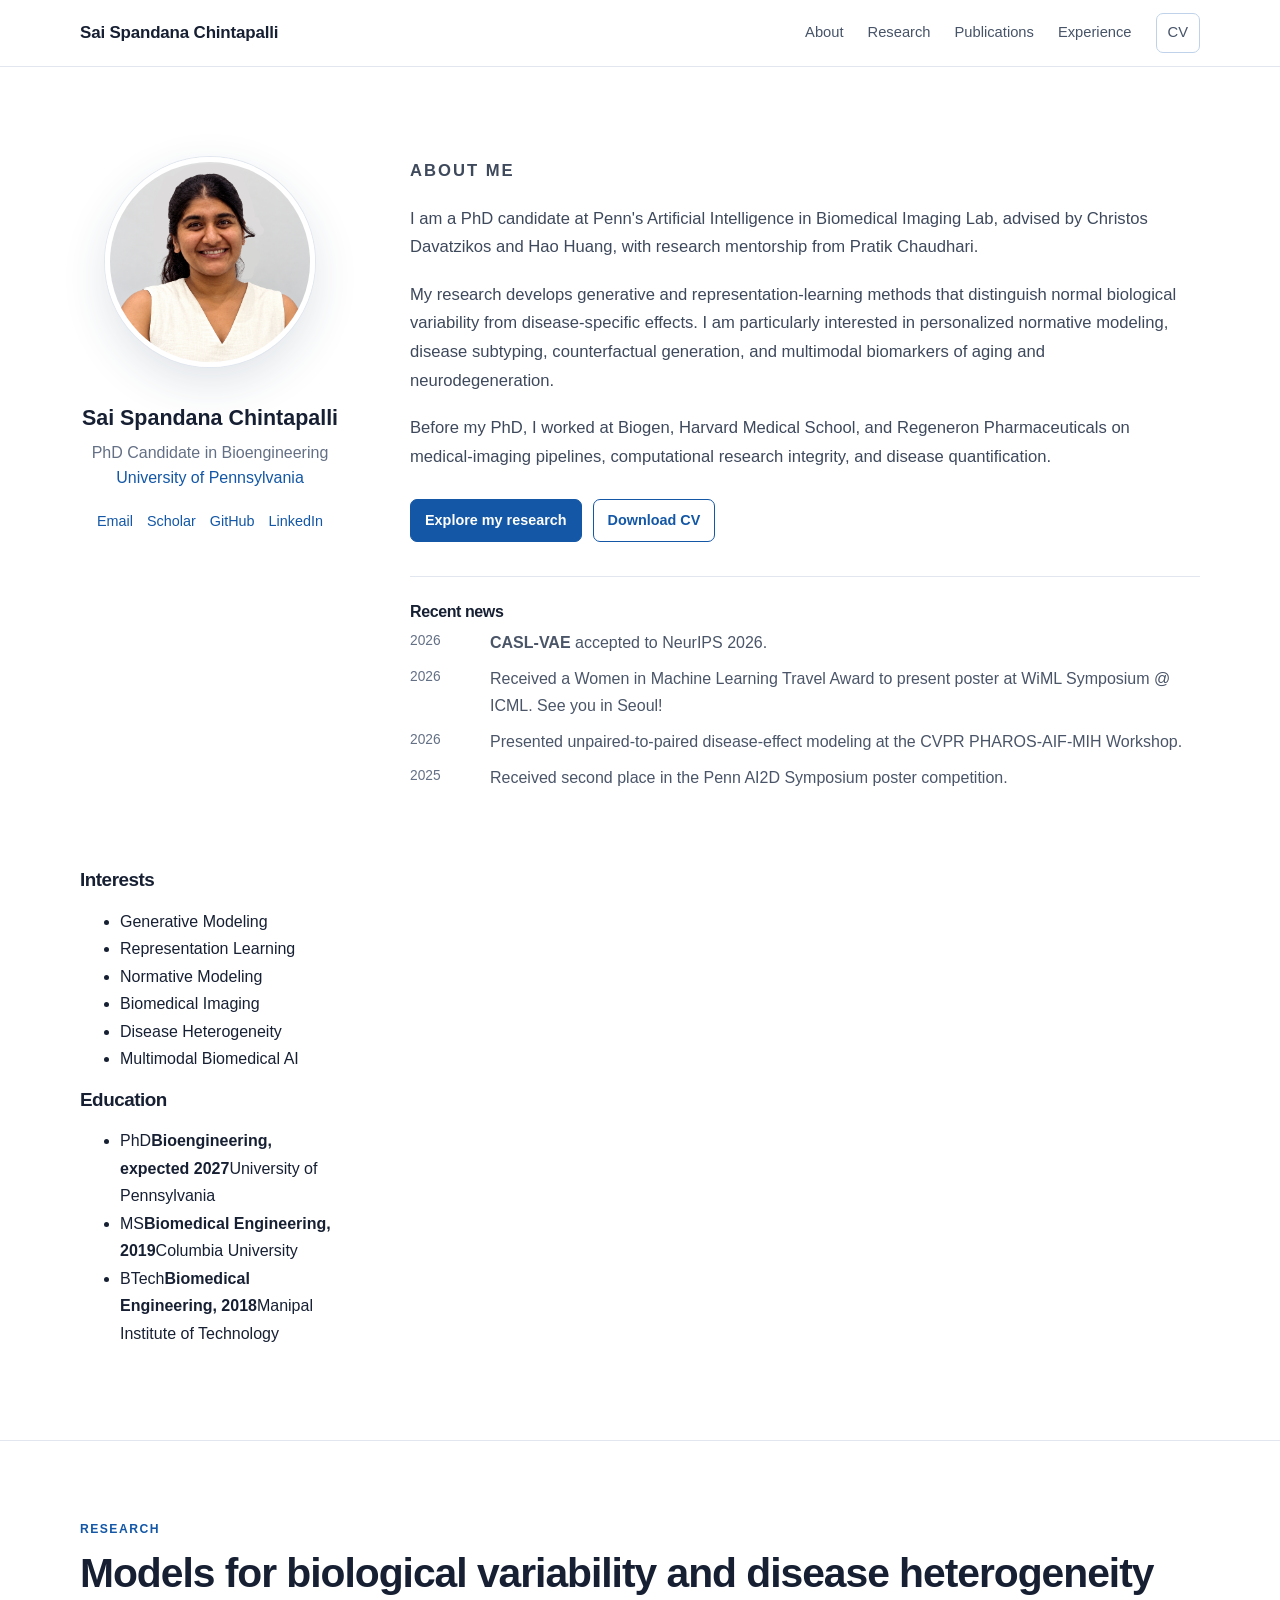
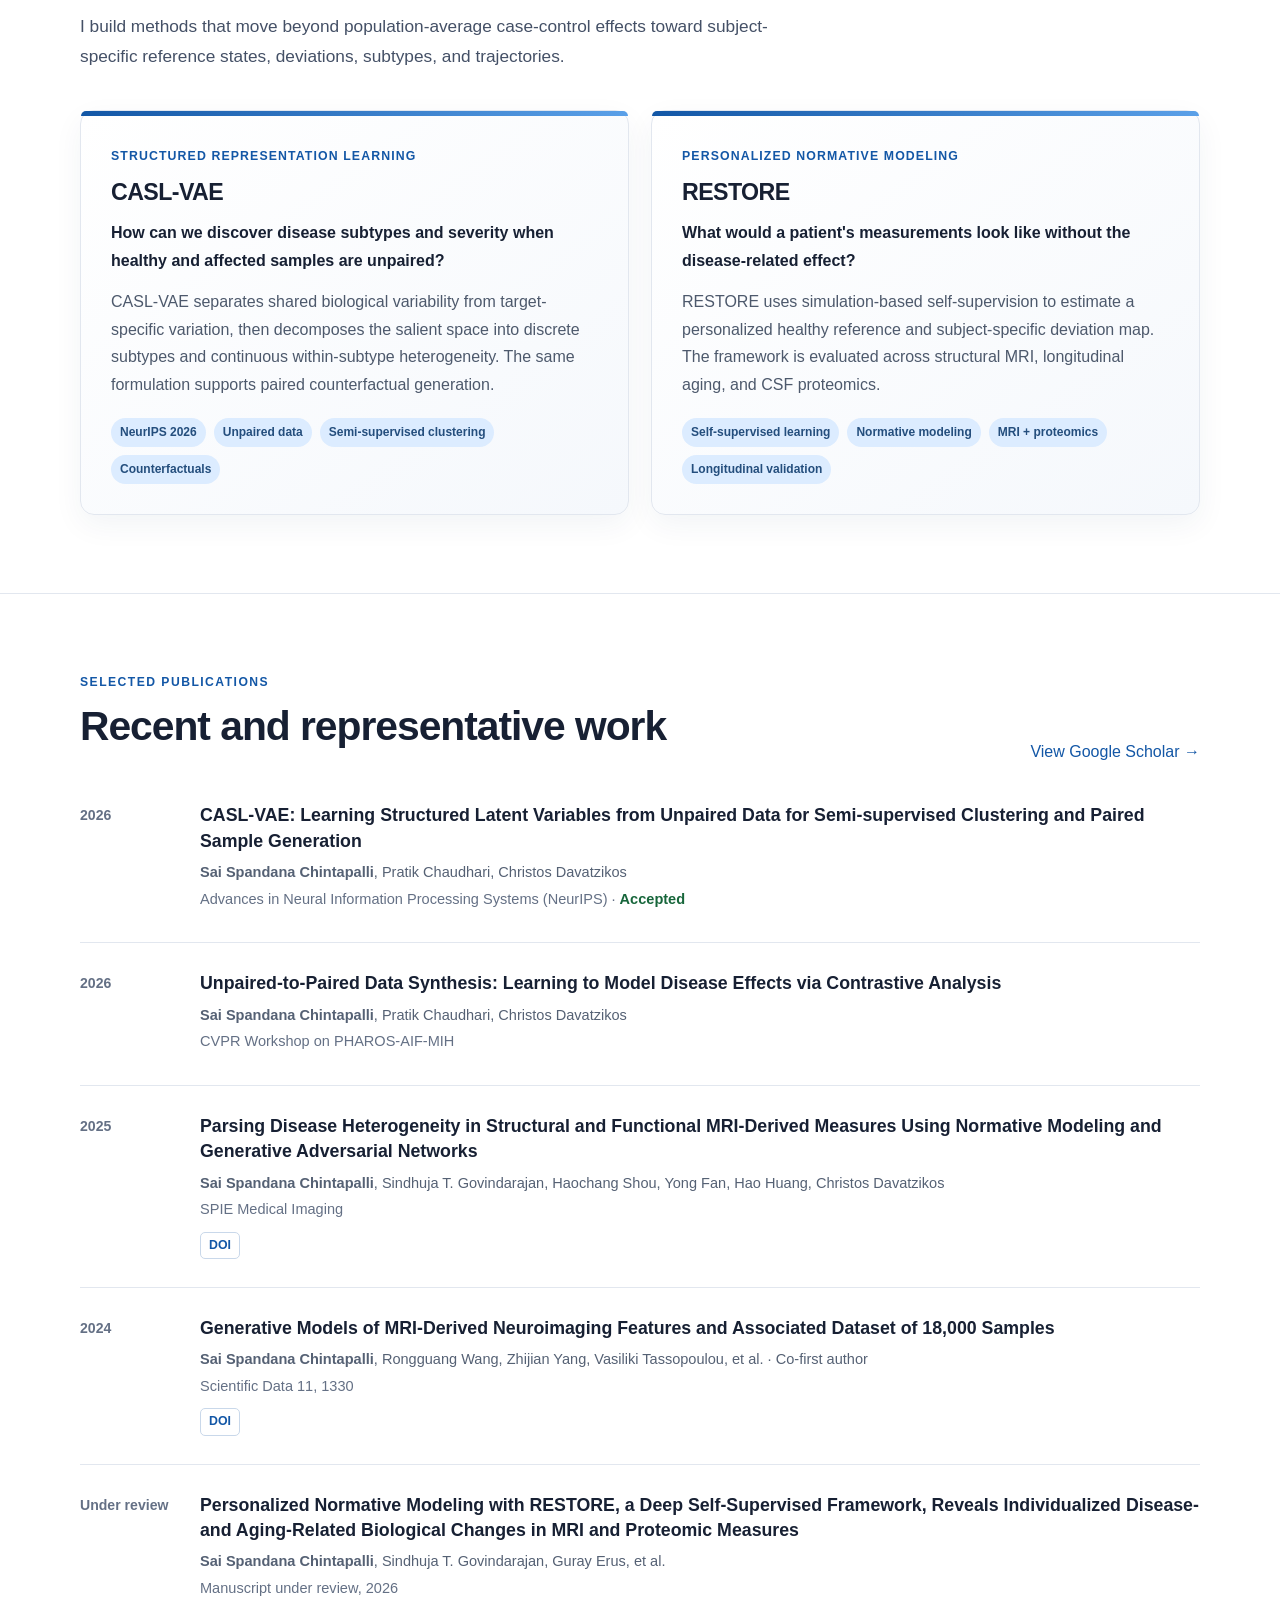
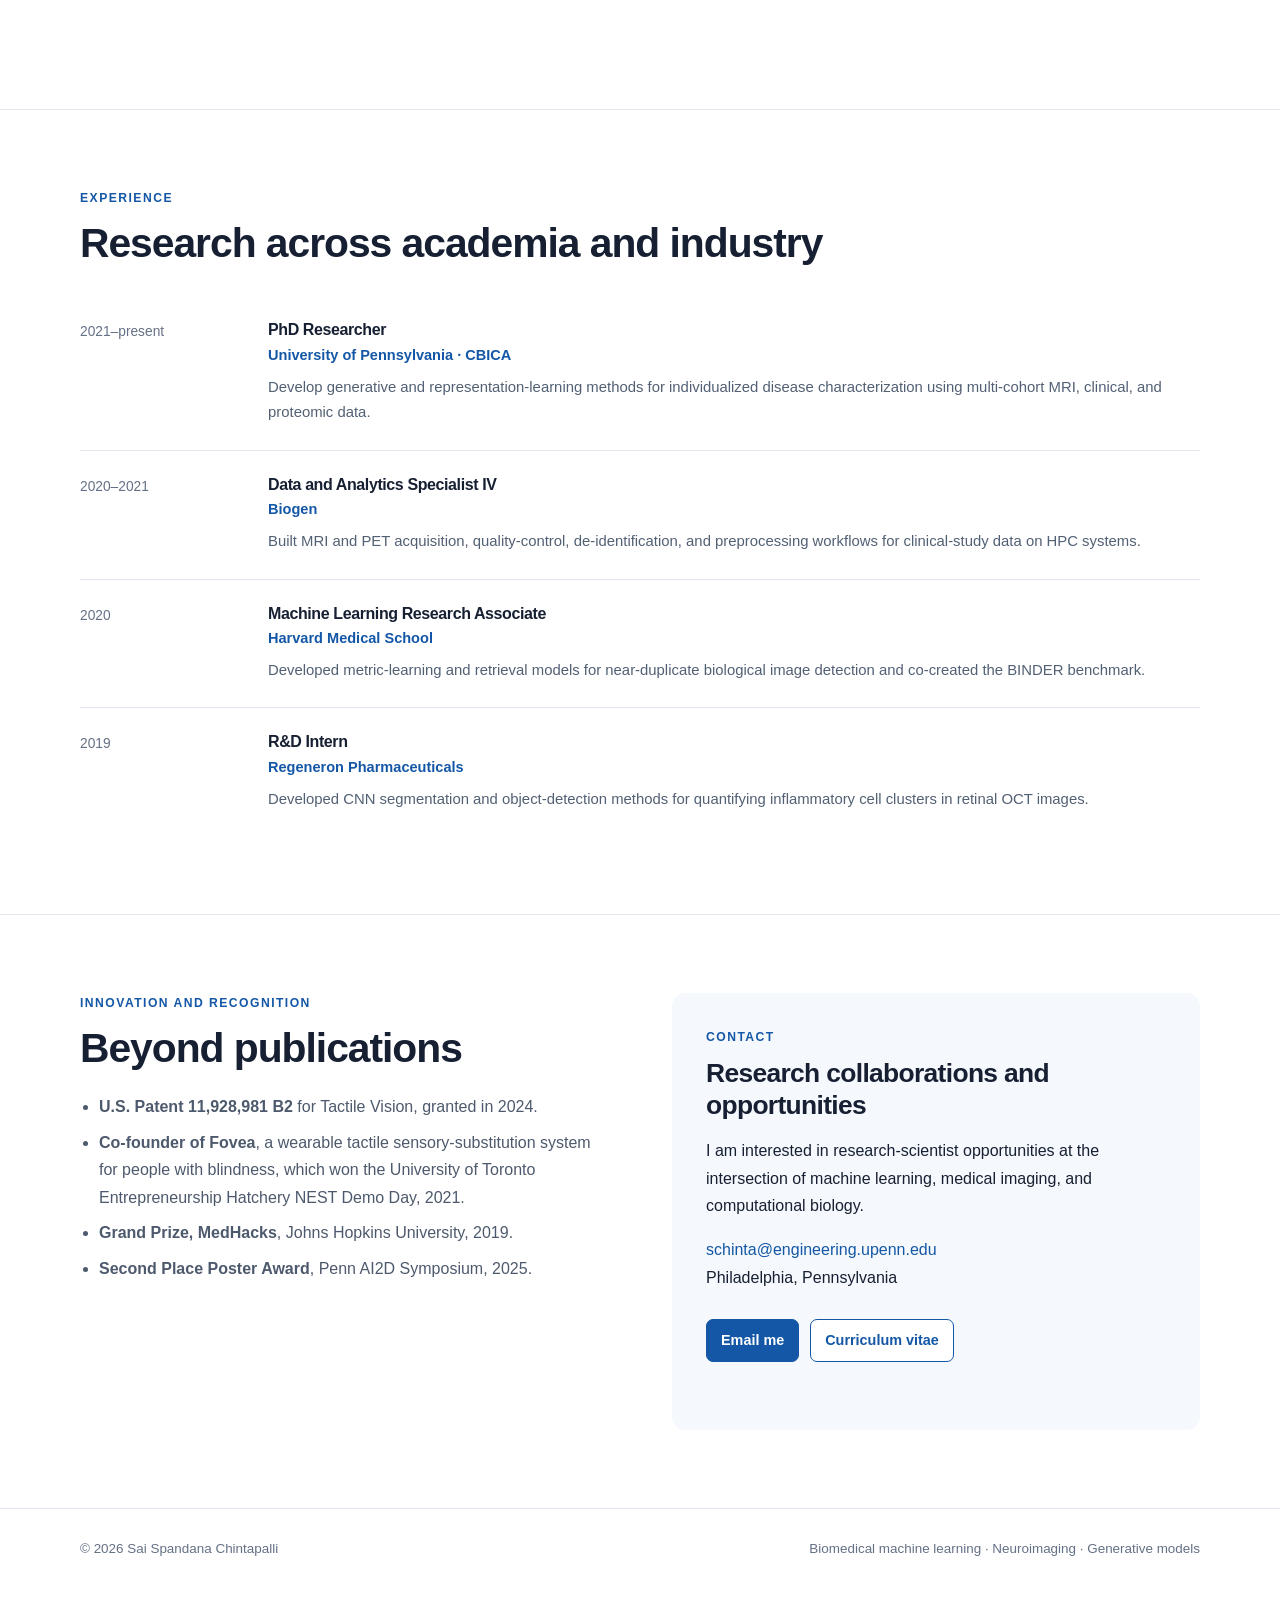
==== index.html @ 29a673eb "Enhance profile with interests and education sections Added sections for interests and education to " ====
<!doctype html>
<html lang="en">
<head>
<meta charset="utf-8">
<meta name="viewport" content="width=device-width,initial-scale=1">
<meta name="description" content="Sai Spandana Chintapalli — biomedical machine learning researcher at the University of Pennsylvania.">
<title>Sai Spandana Chintapalli</title>
<style>
:root{--ink:#172033;--muted:#647085;--line:#e2e7ef;--soft:#f5f8fc;--blue:#1357a6;--dark:#0d3f7c;--accent:#dcecff;--max:1120px}
*{box-sizing:border-box}html{scroll-behavior:smooth;scroll-padding-top:82px}body{margin:0;color:var(--ink);background:#fff;font-family:Inter,ui-sans-serif,-apple-system,BlinkMacSystemFont,"Segoe UI",sans-serif;font-size:16px;line-height:1.72}a{color:var(--blue);text-decoration:none}a:hover{color:var(--dark);text-decoration:underline}.wrap{width:min(calc(100% - 40px),var(--max));margin:auto}
header{position:sticky;top:0;z-index:20;background:rgba(255,255,255,.94);backdrop-filter:blur(12px);border-bottom:1px solid var(--line)}.nav{min-height:66px;display:flex;align-items:center;justify-content:space-between;gap:24px}.brand{color:var(--ink);font-size:1.06rem;font-weight:750;letter-spacing:-.01em}.brand:hover{text-decoration:none}.nav-links{display:flex;align-items:center;gap:24px;font-size:.92rem}.nav-links a{color:#475468}.nav-links a:hover{color:var(--blue);text-decoration:none}.cv-link{border:1px solid #bfd2e9;border-radius:7px;padding:6px 11px}
main{overflow:hidden}section{padding:78px 0;border-bottom:1px solid var(--line)}.kicker{margin:0 0 10px;color:var(--blue);font-size:.76rem;font-weight:750;letter-spacing:.12em;text-transform:uppercase}h1,h2,h3{margin-top:0;line-height:1.2;letter-spacing:-.025em}h1{margin-bottom:14px;font-size:clamp(2.25rem,5vw,4rem)}h2{margin-bottom:14px;font-size:clamp(1.8rem,3.2vw,2.55rem)}h3{margin-bottom:8px;font-size:1.18rem}.lede{max-width:740px;margin:0;color:#445066;font-size:1.08rem}
.hero{padding:90px 0 76px}.hero-grid{display:grid;grid-template-columns:260px minmax(0,1fr);gap:70px;align-items:start}.profile{text-align:center}.portrait{width:210px;aspect-ratio:1;margin:0 auto 24px;border-radius:50%;object-fit:cover;object-position:center 35%;border:5px solid #fff;box-shadow:0 0 0 1px var(--line),0 16px 45px rgba(37,61,91,.14)}.profile-name{margin:0 0 5px;font-size:1.34rem;font-weight:750}.profile-role,.profile-affil{margin:0;color:var(--muted);line-height:1.55}.profile-affil{color:var(--blue)}.socials{display:flex;flex-wrap:wrap;justify-content:center;gap:8px 14px;margin-top:18px;font-size:.9rem}.hero-copy h1 span{color:var(--blue)}.hero-copy>p{margin:0 0 19px;max-width:770px;color:#3e495c;font-size:1.04rem}.actions{display:flex;flex-wrap:wrap;gap:11px;margin:28px 0 34px}.button{display:inline-flex;align-items:center;border:1px solid var(--blue);border-radius:7px;padding:8px 14px;font-size:.9rem;font-weight:650}.button:hover{text-decoration:none}.primary{color:#fff;background:var(--blue)}.primary:hover{color:#fff;background:var(--dark)}.secondary{color:var(--blue);background:#fff}
.news{border-top:1px solid var(--line);padding-top:25px}.news h3{font-size:1rem}.news-list{list-style:none;margin:0;padding:0}.news-list li{display:grid;grid-template-columns:66px 1fr;gap:14px;margin:8px 0;color:#4a5568}.news-date{color:var(--muted);font-size:.86rem}.intro{display:flex;justify-content:space-between;align-items:end;gap:32px;margin-bottom:38px}
.research-grid{display:grid;grid-template-columns:repeat(2,minmax(0,1fr));gap:22px}.research-card{position:relative;min-height:300px;padding:30px;border:1px solid var(--line);border-radius:14px;background:linear-gradient(145deg,#fff,var(--soft));box-shadow:0 10px 30px rgba(25,48,82,.055)}.research-card:before{content:"";position:absolute;top:0;left:0;right:0;height:5px;border-radius:14px 14px 0 0;background:linear-gradient(90deg,var(--blue),#5aa0e8)}.tag{color:var(--blue);font-size:.77rem;font-weight:750;letter-spacing:.09em;text-transform:uppercase}.research-card h3{margin:11px 0 12px;font-size:1.45rem}.research-card p{margin:0 0 14px;color:#4d596c}.research-card .question{color:var(--ink);font-weight:650}.meta{display:flex;flex-wrap:wrap;gap:8px;margin-top:20px}.pill{padding:4px 9px;border-radius:999px;background:var(--accent);color:#244e7d;font-size:.75rem;font-weight:650}
.pub{display:grid;grid-template-columns:92px minmax(0,1fr);gap:28px;padding:28px 0;border-top:1px solid var(--line)}.pub:first-child{border-top:0;padding-top:0}.pub-year{color:var(--muted);font-size:.88rem;font-weight:700}.pub-title{margin:0 0 7px;font-size:1.11rem;font-weight:750;line-height:1.43}.pub-authors,.pub-venue{margin:0 0 4px;color:#556174;font-size:.91rem;line-height:1.55}.pub-venue{color:var(--muted)}.pub-links{display:flex;gap:9px;margin-top:11px}.pub-links a{border:1px solid #c9d8ea;border-radius:5px;padding:2px 8px;font-size:.77rem;font-weight:650}.pub-links a:hover{background:var(--soft);text-decoration:none}.accepted{color:#17663b;font-weight:700}
.timeline-item{display:grid;grid-template-columns:160px minmax(0,1fr);gap:28px;padding:24px 0;border-top:1px solid var(--line)}.timeline-item:first-child{border-top:0;padding-top:0}.time{color:var(--muted);font-size:.86rem}.timeline-item h3{margin-bottom:3px;font-size:1rem}.org{margin:0 0 7px;color:var(--blue);font-size:.91rem;font-weight:650}.timeline-item p:last-child{margin:0;color:#526074;font-size:.93rem}.split{display:grid;grid-template-columns:1fr 1fr;gap:64px}.compact{margin:20px 0 0;padding-left:19px;color:#4d596c}.compact li{margin:8px 0}.contact{padding:34px;border-radius:14px;background:var(--soft)}.contact h2{font-size:1.65rem}footer{padding:28px 0 38px;color:var(--muted);font-size:.84rem}.footer{display:flex;justify-content:space-between;gap:20px}
@media(max-width:820px){.nav-links a:not(.cv-link){display:none}.hero-grid{grid-template-columns:1fr;gap:42px}.profile{text-align:left;display:grid;grid-template-columns:130px 1fr;column-gap:24px;align-items:center}.portrait{width:130px;grid-row:span 3;margin:0}.socials{justify-content:flex-start}.research-grid,.split{grid-template-columns:1fr}.intro{align-items:start;flex-direction:column}}
@media(max-width:560px){.wrap{width:min(calc(100% - 28px),var(--max))}section{padding:58px 0}.hero{padding-top:55px}.profile{grid-template-columns:92px 1fr;column-gap:17px}.portrait{width:92px}.socials{grid-column:1/-1}.news-list li,.pub,.timeline-item{grid-template-columns:1fr;gap:5px}.research-card{padding:25px}.footer{flex-direction:column}}
</style>
</head>
<body>
<header><div class="wrap nav"><a class="brand" href="#top">Sai Spandana Chintapalli</a><nav class="nav-links" aria-label="Primary navigation"><a href="#about">About</a><a href="#research">Research</a><a href="#publications">Publications</a><a href="#experience">Experience</a><a class="cv-link" href="Sai_Spandana_Chintapalli_Academic_CV.pdf">CV</a></nav></div></header>
<main id="top">
<section class="hero" id="about"><div class="wrap hero-grid">
  <aside class="profile"><img class="portrait" src="photo.png" alt="Sai Spandana Chintapalli"><div><p class="profile-name">Sai Spandana Chintapalli</p><p class="profile-role">PhD Candidate in Bioengineering</p><p class="profile-affil">University of Pennsylvania</p><div class="socials"><a href="mailto:schinta@engineering.upenn.edu">Email</a><a href="https://scholar.google.com/citations?hl=en&amp;user=2uJEkY4AAAAJ" target="_blank" rel="noopener">Scholar</a><a href="https://github.com/SpandanaC-hub" target="_blank" rel="noopener">GitHub</a><a href="https://www.linkedin.com/in/sai-spandana-chintapalli-" target="_blank" rel="noopener">LinkedIn</a></div></div></aside>
  <div class="hero-copy"><p class="kicker">ABOUT ME</p>
  <p>I am a PhD candidate at Penn's Artificial Intelligence in Biomedical Imaging Lab, advised by Christos Davatzikos and Hao Huang, with research mentorship from Pratik Chaudhari.</p>
  <p>My research develops generative and representation-learning methods that distinguish normal biological variability from disease-specific effects. I am particularly interested in personalized normative modeling, disease subtyping, counterfactual generation, and multimodal biomarkers of aging and neurodegeneration.</p>
  <p>Before my PhD, I worked at Biogen, Harvard Medical School, and Regeneron Pharmaceuticals on medical-imaging pipelines, computational research integrity, and disease quantification.</p>
  <div class="actions"><a class="button primary" href="#research">Explore my research</a><a class="button secondary" href="Sai_Spandana_Chintapalli_Academic_CV.pdf">Download CV</a></div>
  <div class="news"><h3>Recent news</h3><ul class="news-list"><li><span class="news-date">2026</span><span><strong>CASL-VAE</strong> accepted to NeurIPS 2026.</span></li><li><span class="news-date">2026</span><span>Received a Women in Machine Learning Travel Award to present poster at WiML Symposium @ ICML. See you in Seoul!</span></li><li><span class="news-date">2026</span><span>Presented unpaired-to-paired disease-effect modeling at the CVPR PHAROS-AIF-MIH Workshop.</span></li><li><span class="news-date">2025</span><span>Received second place in the Penn AI2D Symposium poster competition.</span></li></ul></div></div>
  <div class="quick-grid">
    <div><h3>Interests</h3><ul class="interest-list"><li>Generative Modeling</li><li>Representation Learning</li><li>Normative Modeling</li><li>Biomedical Imaging</li><li>Disease Heterogeneity</li><li>Multimodal Biomedical AI</li></ul></div>
    <div id="education"><h3>Education</h3><ul class="education-list"><li><time>PhD</time><span><strong>Bioengineering, expected 2027</strong>University of Pennsylvania</span></li><li><time>MS</time><span><strong>Biomedical Engineering, 2019</strong>Columbia University</span></li><li><time>BTech</time><span><strong>Biomedical Engineering, 2018</strong>Manipal Institute of Technology</span></li></ul></div>
  </div></div>
</div></section>

<section id="research"><div class="wrap"><div class="intro"><div><p class="kicker">Research</p><h2>Models for biological variability and disease heterogeneity</h2><p class="lede">I build methods that move beyond population-average case-control effects toward subject-specific reference states, deviations, subtypes, and trajectories.</p></div></div>
<div class="research-grid">
  <article class="research-card"><span class="tag">Structured representation learning</span><h3>CASL-VAE</h3><p class="question">How can we discover disease subtypes and severity when healthy and affected samples are unpaired?</p><p>CASL-VAE separates shared biological variability from target-specific variation, then decomposes the salient space into discrete subtypes and continuous within-subtype heterogeneity. The same formulation supports paired counterfactual generation.</p><div class="meta"><span class="pill">NeurIPS 2026</span><span class="pill">Unpaired data</span><span class="pill">Semi-supervised clustering</span><span class="pill">Counterfactuals</span></div></article>
  <article class="research-card"><span class="tag">Personalized normative modeling</span><h3>RESTORE</h3><p class="question">What would a patient's measurements look like without the disease-related effect?</p><p>RESTORE uses simulation-based self-supervision to estimate a personalized healthy reference and subject-specific deviation map. The framework is evaluated across structural MRI, longitudinal aging, and CSF proteomics.</p><div class="meta"><span class="pill">Self-supervised learning</span><span class="pill">Normative modeling</span><span class="pill">MRI + proteomics</span><span class="pill">Longitudinal validation</span></div></article>
</div></div></section>

<section id="publications"><div class="wrap"><div class="intro"><div><p class="kicker">Selected publications</p><h2>Recent and representative work</h2></div><a href="https://scholar.google.com/citations?hl=en&amp;user=2uJEkY4AAAAJ" target="_blank" rel="noopener">View Google Scholar →</a></div>
<div class="pub-list">
  <article class="pub"><div class="pub-year">2026</div><div><p class="pub-title">CASL-VAE: Learning Structured Latent Variables from Unpaired Data for Semi-supervised Clustering and Paired Sample Generation</p><p class="pub-authors"><strong>Sai Spandana Chintapalli</strong>, Pratik Chaudhari, Christos Davatzikos</p><p class="pub-venue">Advances in Neural Information Processing Systems (NeurIPS) · <span class="accepted">Accepted</span></p></div></article>
  <article class="pub"><div class="pub-year">2026</div><div><p class="pub-title">Unpaired-to-Paired Data Synthesis: Learning to Model Disease Effects via Contrastive Analysis</p><p class="pub-authors"><strong>Sai Spandana Chintapalli</strong>, Pratik Chaudhari, Christos Davatzikos</p><p class="pub-venue">CVPR Workshop on PHAROS-AIF-MIH</p></div></article>
  <article class="pub"><div class="pub-year">2025</div><div><p class="pub-title">Parsing Disease Heterogeneity in Structural and Functional MRI-Derived Measures Using Normative Modeling and Generative Adversarial Networks</p><p class="pub-authors"><strong>Sai Spandana Chintapalli</strong>, Sindhuja T. Govindarajan, Haochang Shou, Yong Fan, Hao Huang, Christos Davatzikos</p><p class="pub-venue">SPIE Medical Imaging</p><div class="pub-links"><a href="https://doi.org/10.1117/12.3040541" target="_blank" rel="noopener">DOI</a></div></div></article>
  <article class="pub"><div class="pub-year">2024</div><div><p class="pub-title">Generative Models of MRI-Derived Neuroimaging Features and Associated Dataset of 18,000 Samples</p><p class="pub-authors"><strong>Sai Spandana Chintapalli</strong>, Rongguang Wang, Zhijian Yang, Vasiliki Tassopoulou, et al. · Co-first author</p><p class="pub-venue">Scientific Data 11, 1330</p><div class="pub-links"><a href="https://doi.org/10.1038/s41597-024-04157-4" target="_blank" rel="noopener">DOI</a></div></div></article>
  <article class="pub"><div class="pub-year">Under review</div><div><p class="pub-title">Personalized Normative Modeling with RESTORE, a Deep Self-Supervised Framework, Reveals Individualized Disease- and Aging-Related Biological Changes in MRI and Proteomic Measures</p><p class="pub-authors"><strong>Sai Spandana Chintapalli</strong>, Sindhuja T. Govindarajan, Guray Erus, et al.</p><p class="pub-venue">Manuscript under review, 2026</p></div></article>
</div></div></section>

<section id="experience"><div class="wrap"><div class="intro"><div><p class="kicker">Experience</p><h2>Research across academia and industry</h2></div></div><div class="timeline">
  <article class="timeline-item"><div class="time">2021–present</div><div><h3>PhD Researcher</h3><p class="org">University of Pennsylvania · CBICA</p><p>Develop generative and representation-learning methods for individualized disease characterization using multi-cohort MRI, clinical, and proteomic data.</p></div></article>
  <article class="timeline-item"><div class="time">2020–2021</div><div><h3>Data and Analytics Specialist IV</h3><p class="org">Biogen</p><p>Built MRI and PET acquisition, quality-control, de-identification, and preprocessing workflows for clinical-study data on HPC systems.</p></div></article>
  <article class="timeline-item"><div class="time">2020</div><div><h3>Machine Learning Research Associate</h3><p class="org">Harvard Medical School</p><p>Developed metric-learning and retrieval models for near-duplicate biological image detection and co-created the BINDER benchmark.</p></div></article>
  <article class="timeline-item"><div class="time">2019</div><div><h3>R&amp;D Intern</h3><p class="org">Regeneron Pharmaceuticals</p><p>Developed CNN segmentation and object-detection methods for quantifying inflammatory cell clusters in retinal OCT images.</p></div></article>
</div></div></section>

<section><div class="wrap split"><div><p class="kicker">Innovation and recognition</p><h2>Beyond publications</h2><ul class="compact"><li><strong>U.S. Patent 11,928,981 B2</strong> for Tactile Vision, granted in 2024.</li><li><strong>Co-founder of Fovea</strong>, a wearable tactile sensory-substitution system for people with blindness, which won the University of Toronto Entrepreneurship Hatchery</strong> NEST Demo Day, 2021.</li><li><strong>Grand Prize, MedHacks</strong>, Johns Hopkins University, 2019.</li><li><strong>Second Place Poster Award</strong>, Penn AI2D Symposium, 2025.</li></ul></div>
<div class="contact" id="contact"><p class="kicker">Contact</p><h2>Research collaborations and opportunities</h2><p>I am interested in research-scientist opportunities at the intersection of machine learning, medical imaging, and computational biology.</p><p><a href="mailto:schinta@engineering.upenn.edu">schinta@engineering.upenn.edu</a><br>Philadelphia, Pennsylvania</p><div class="actions"><a class="button primary" href="mailto:schinta@engineering.upenn.edu">Email me</a><a class="button secondary" href="Sai_Spandana_Chintapalli_Academic_CV.pdf">Curriculum vitae</a></div></div></div></section>
</main>
<footer><div class="wrap footer"><span>© 2026 Sai Spandana Chintapalli</span><span>Biomedical machine learning · Neuroimaging · Generative models</span></div></footer><!doctype html>
</body>
</html>
</body>
</html>
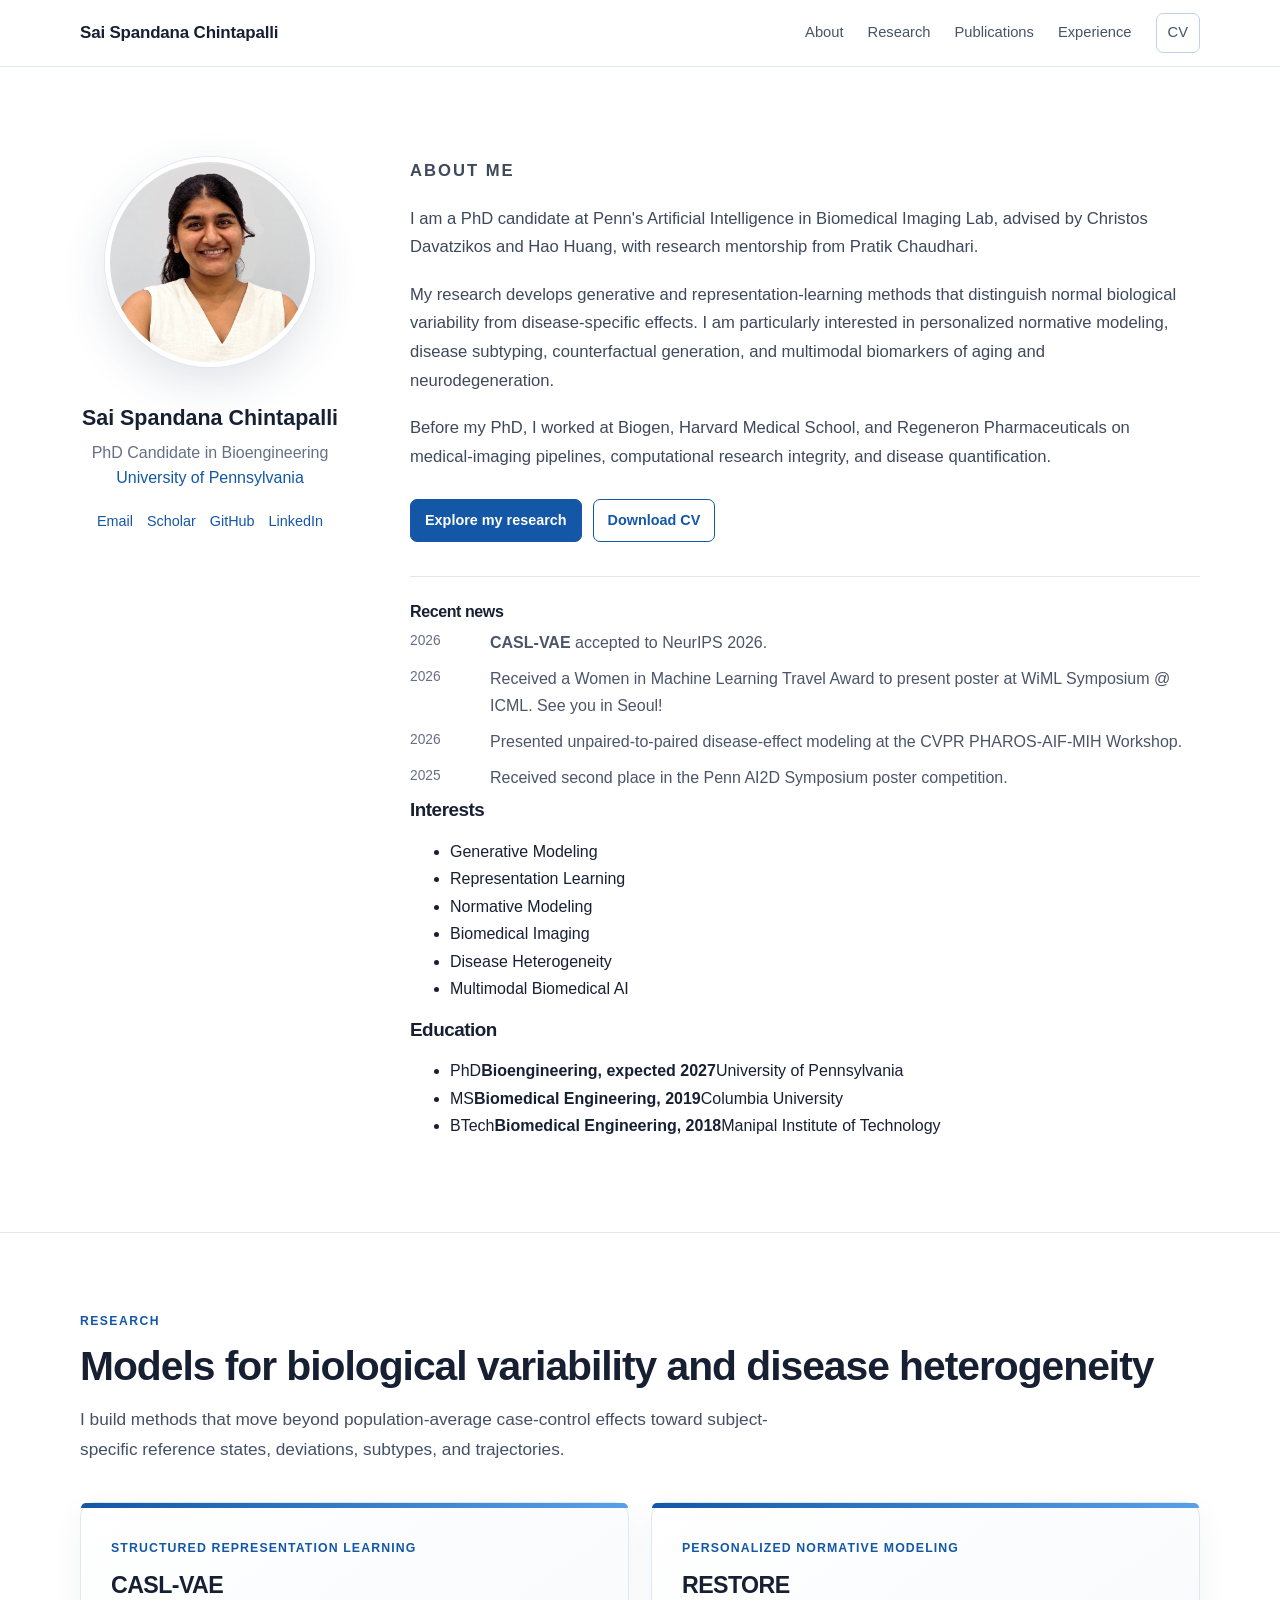
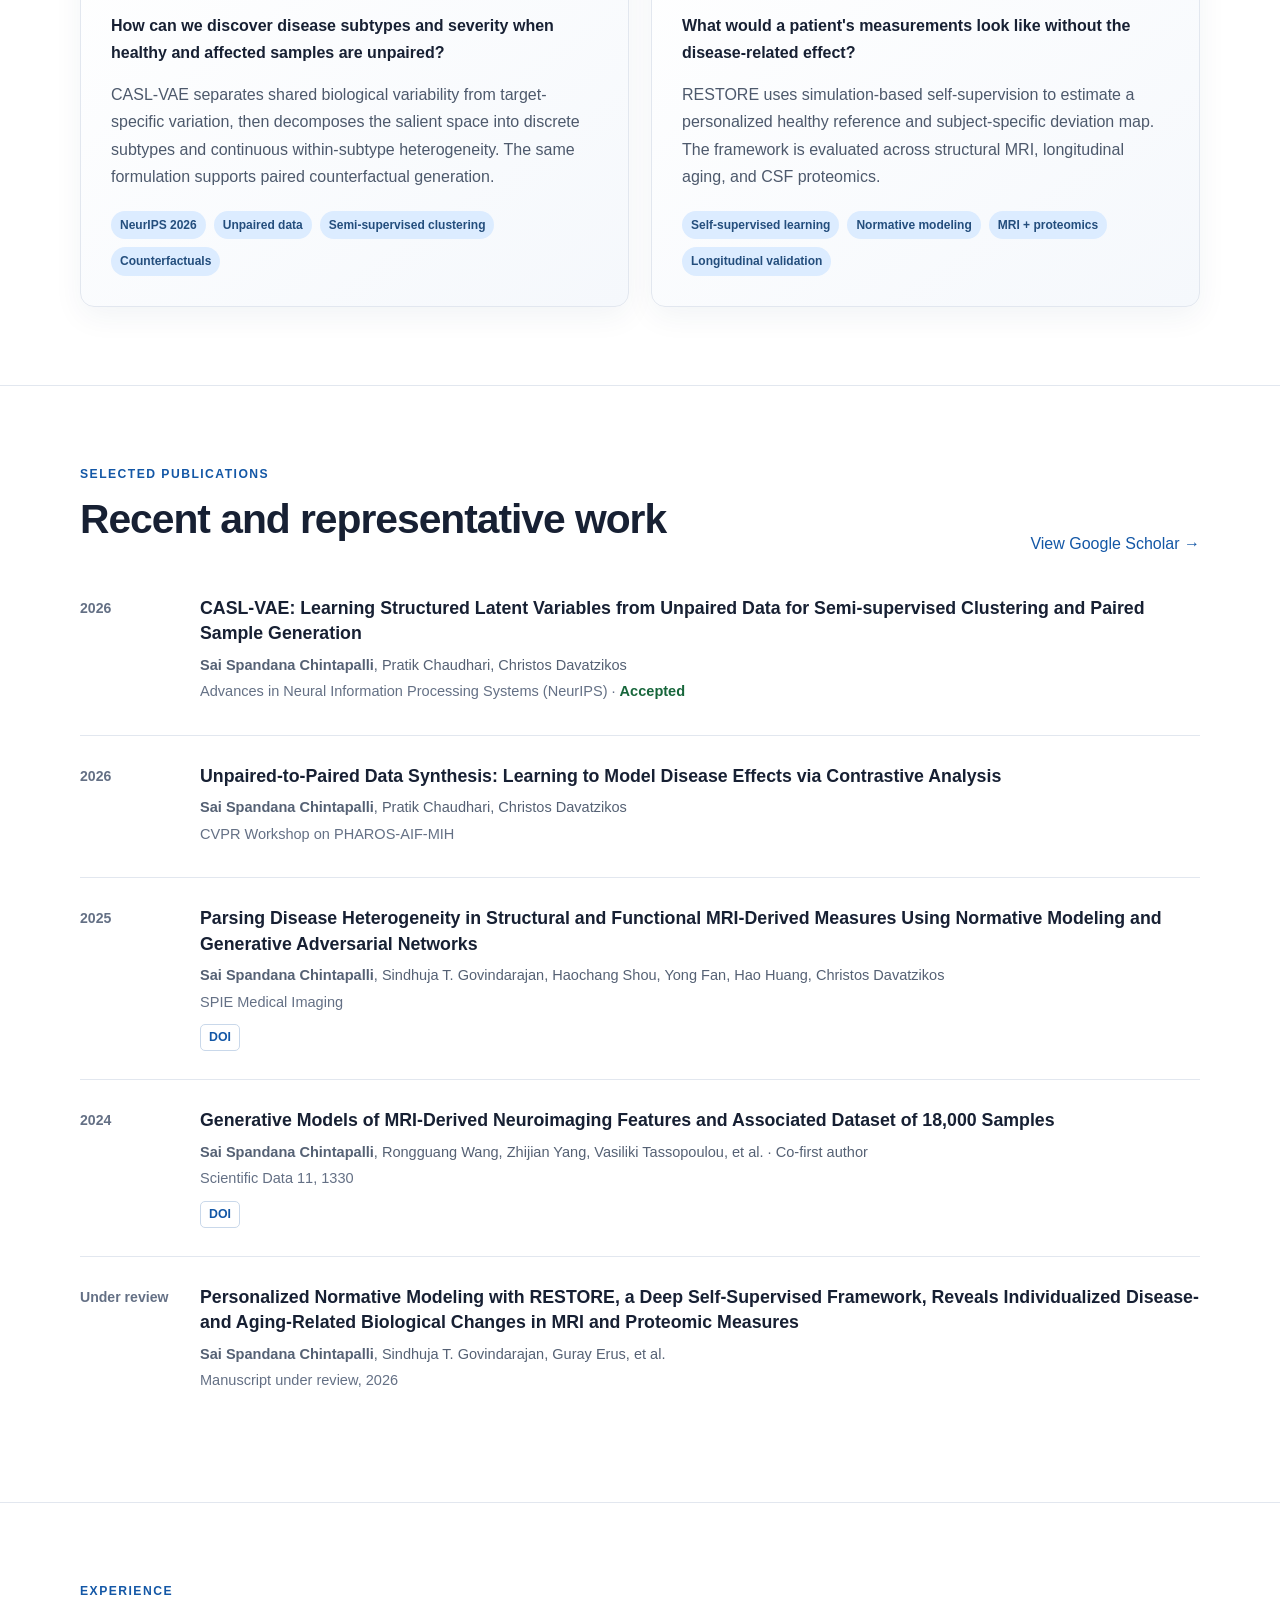
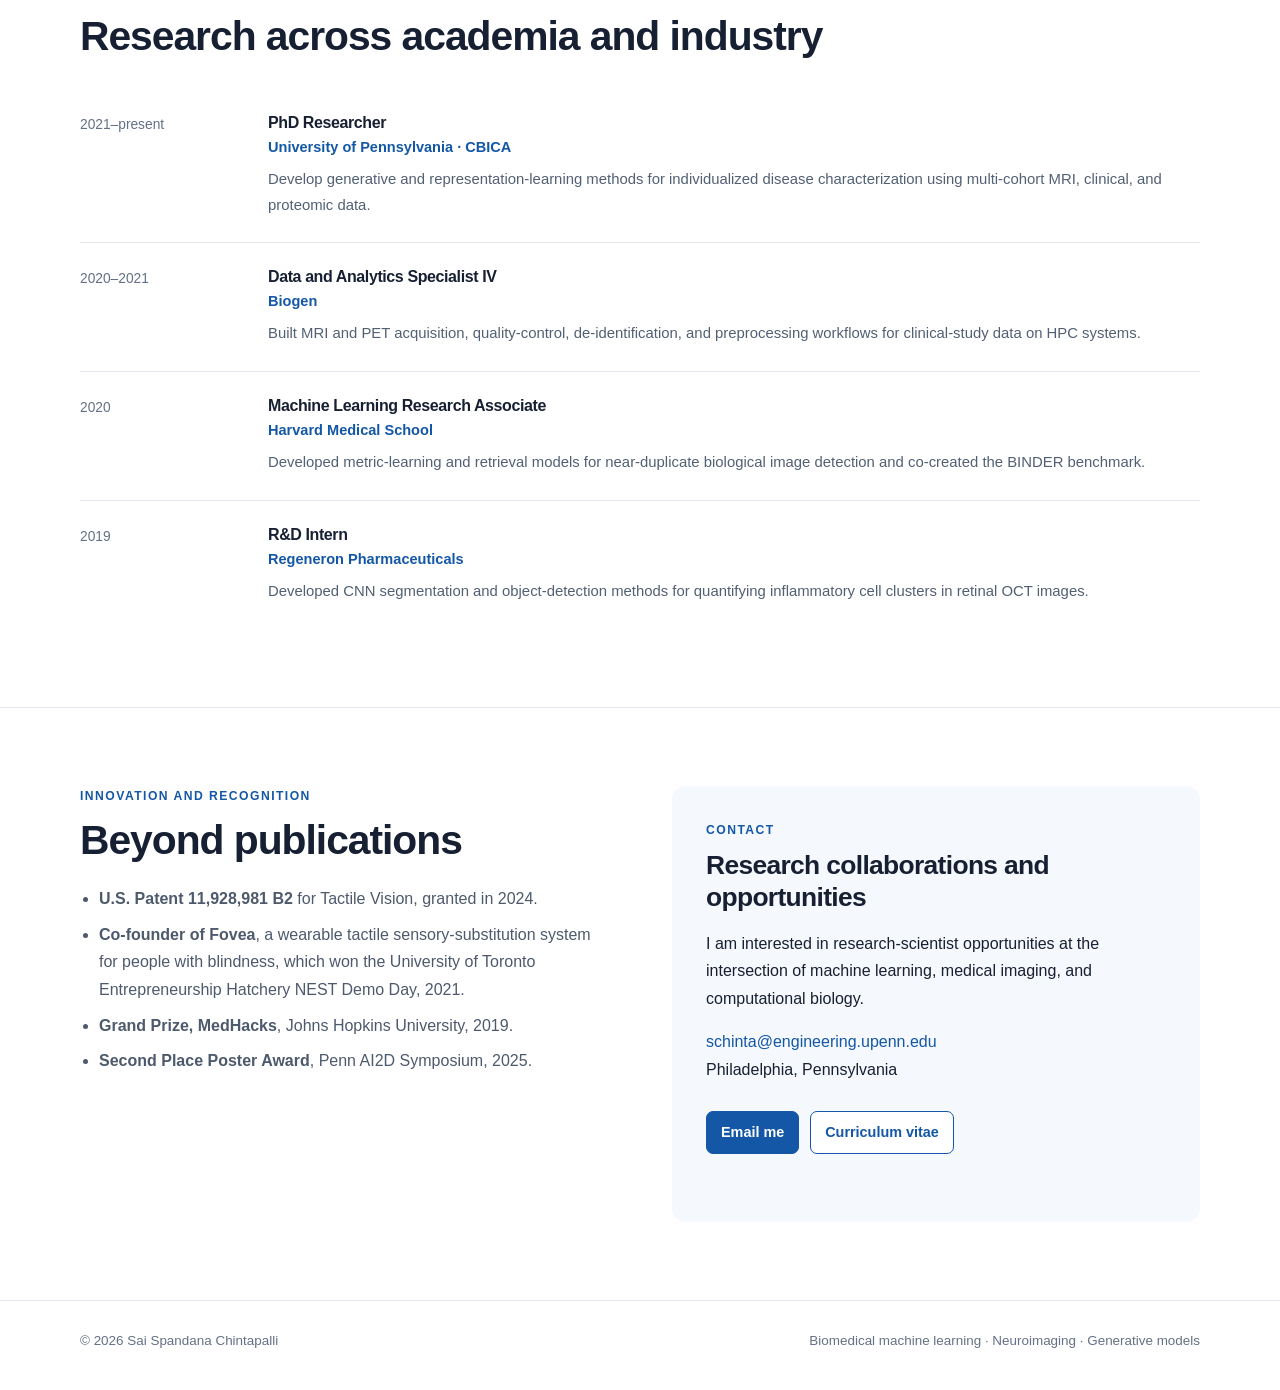
==== commit 84e71d01: "Update recent news section in index.html" ====
--- a/index.html
+++ b/index.html
@@ -29,7 +29,7 @@
   <p>My research develops generative and representation-learning methods that distinguish normal biological variability from disease-specific effects. I am particularly interested in personalized normative modeling, disease subtyping, counterfactual generation, and multimodal biomarkers of aging and neurodegeneration.</p>
   <p>Before my PhD, I worked at Biogen, Harvard Medical School, and Regeneron Pharmaceuticals on medical-imaging pipelines, computational research integrity, and disease quantification.</p>
   <div class="actions"><a class="button primary" href="#research">Explore my research</a><a class="button secondary" href="Sai_Spandana_Chintapalli_Academic_CV.pdf">Download CV</a></div>
-  <div class="news"><h3>Recent news</h3><ul class="news-list"><li><span class="news-date">2026</span><span><strong>CASL-VAE</strong> accepted to NeurIPS 2026.</span></li><li><span class="news-date">2026</span><span>Received a Women in Machine Learning Travel Award to present poster at WiML Symposium @ ICML. See you in Seoul!</span></li><li><span class="news-date">2026</span><span>Presented unpaired-to-paired disease-effect modeling at the CVPR PHAROS-AIF-MIH Workshop.</span></li><li><span class="news-date">2025</span><span>Received second place in the Penn AI2D Symposium poster competition.</span></li></ul></div></div>
+  <div class="news"><h3>Recent news</h3><ul class="news-list"><li><span class="news-date">2026</span><span><strong>CASL-VAE</strong> accepted to NeurIPS 2026.</span></li><li><span class="news-date">2026</span><span>Received a Women in Machine Learning Travel Award to present poster at WiML Symposium @ ICML. See you in Seoul!</span></li><li><span class="news-date">2026</span><span>Presented unpaired-to-paired disease-effect modeling at the CVPR PHAROS-AIF-MIH Workshop.</span></li><li><span class="news-date">2025</span><span>Received second place in the Penn AI2D Symposium poster competition.</span></li></ul></div>
   <div class="quick-grid">
     <div><h3>Interests</h3><ul class="interest-list"><li>Generative Modeling</li><li>Representation Learning</li><li>Normative Modeling</li><li>Biomedical Imaging</li><li>Disease Heterogeneity</li><li>Multimodal Biomedical AI</li></ul></div>
     <div id="education"><h3>Education</h3><ul class="education-list"><li><time>PhD</time><span><strong>Bioengineering, expected 2027</strong>University of Pennsylvania</span></li><li><time>MS</time><span><strong>Biomedical Engineering, 2019</strong>Columbia University</span></li><li><time>BTech</time><span><strong>Biomedical Engineering, 2018</strong>Manipal Institute of Technology</span></li></ul></div>
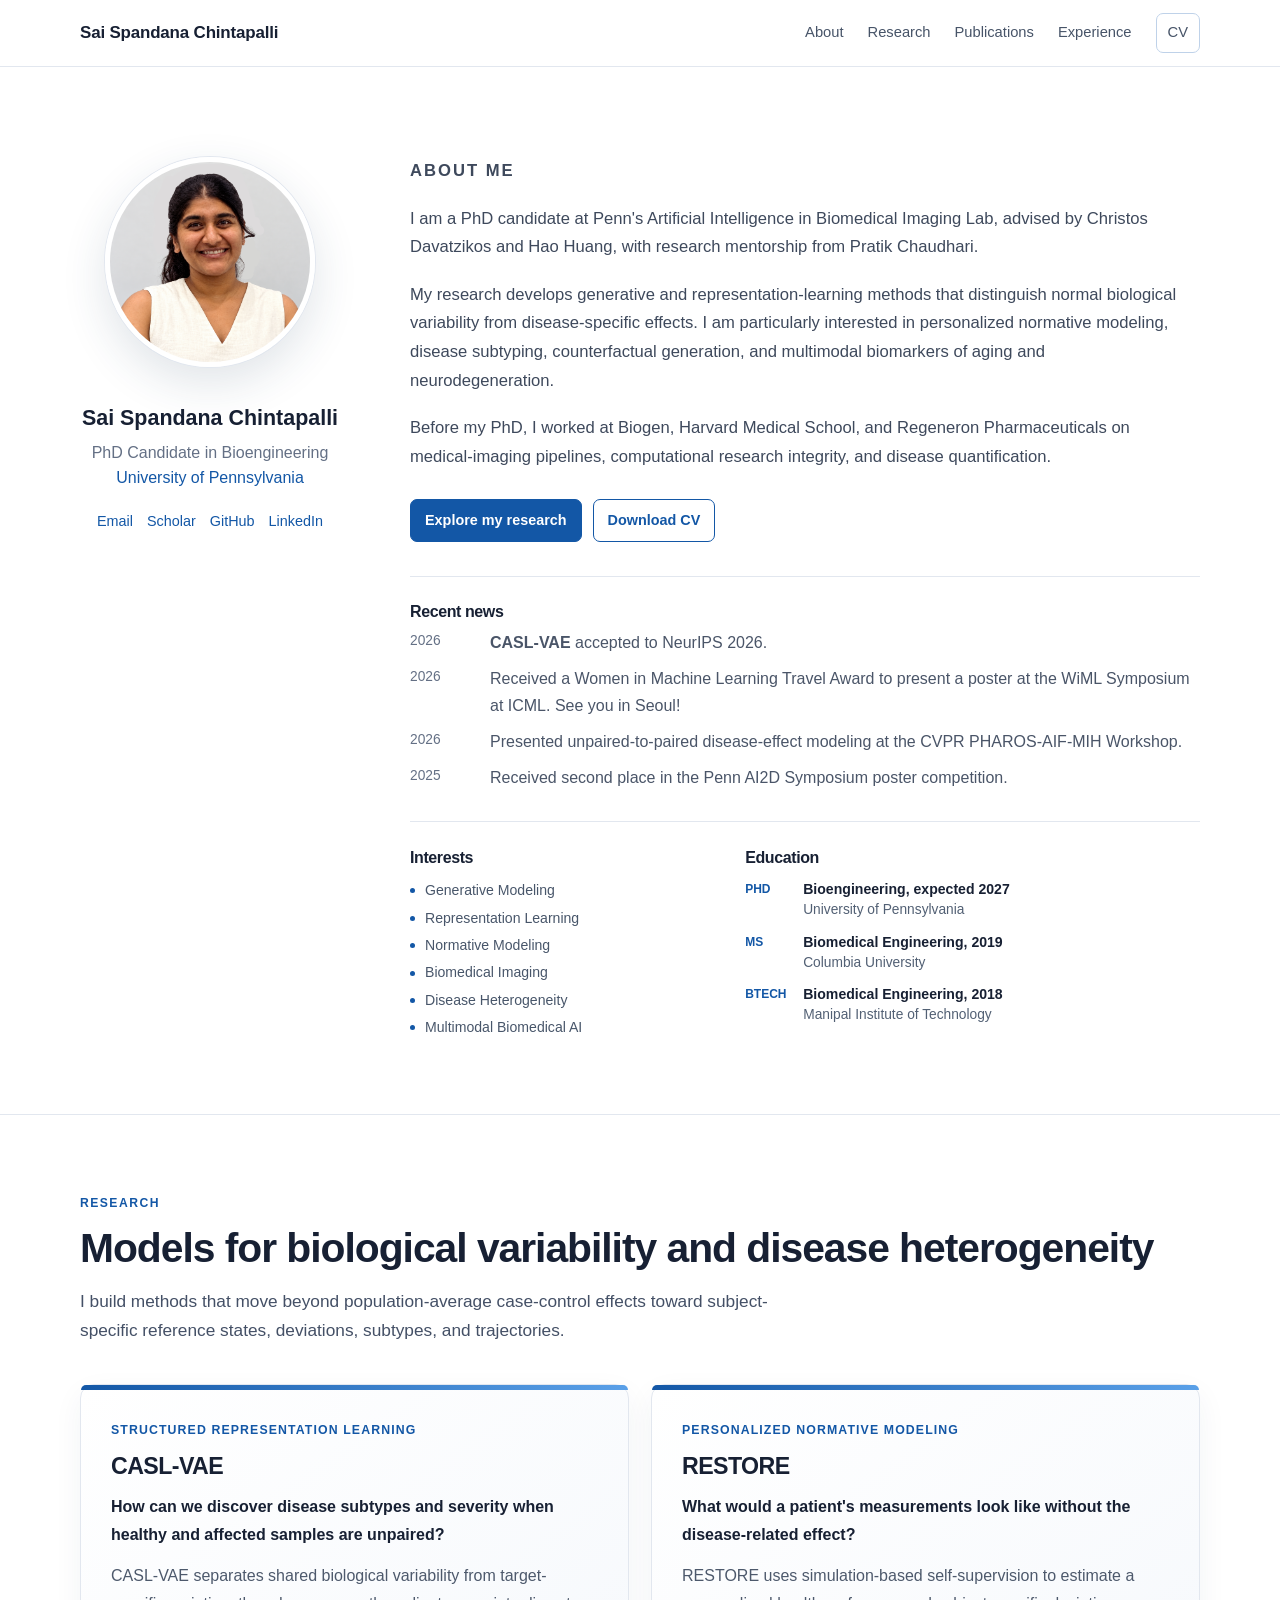
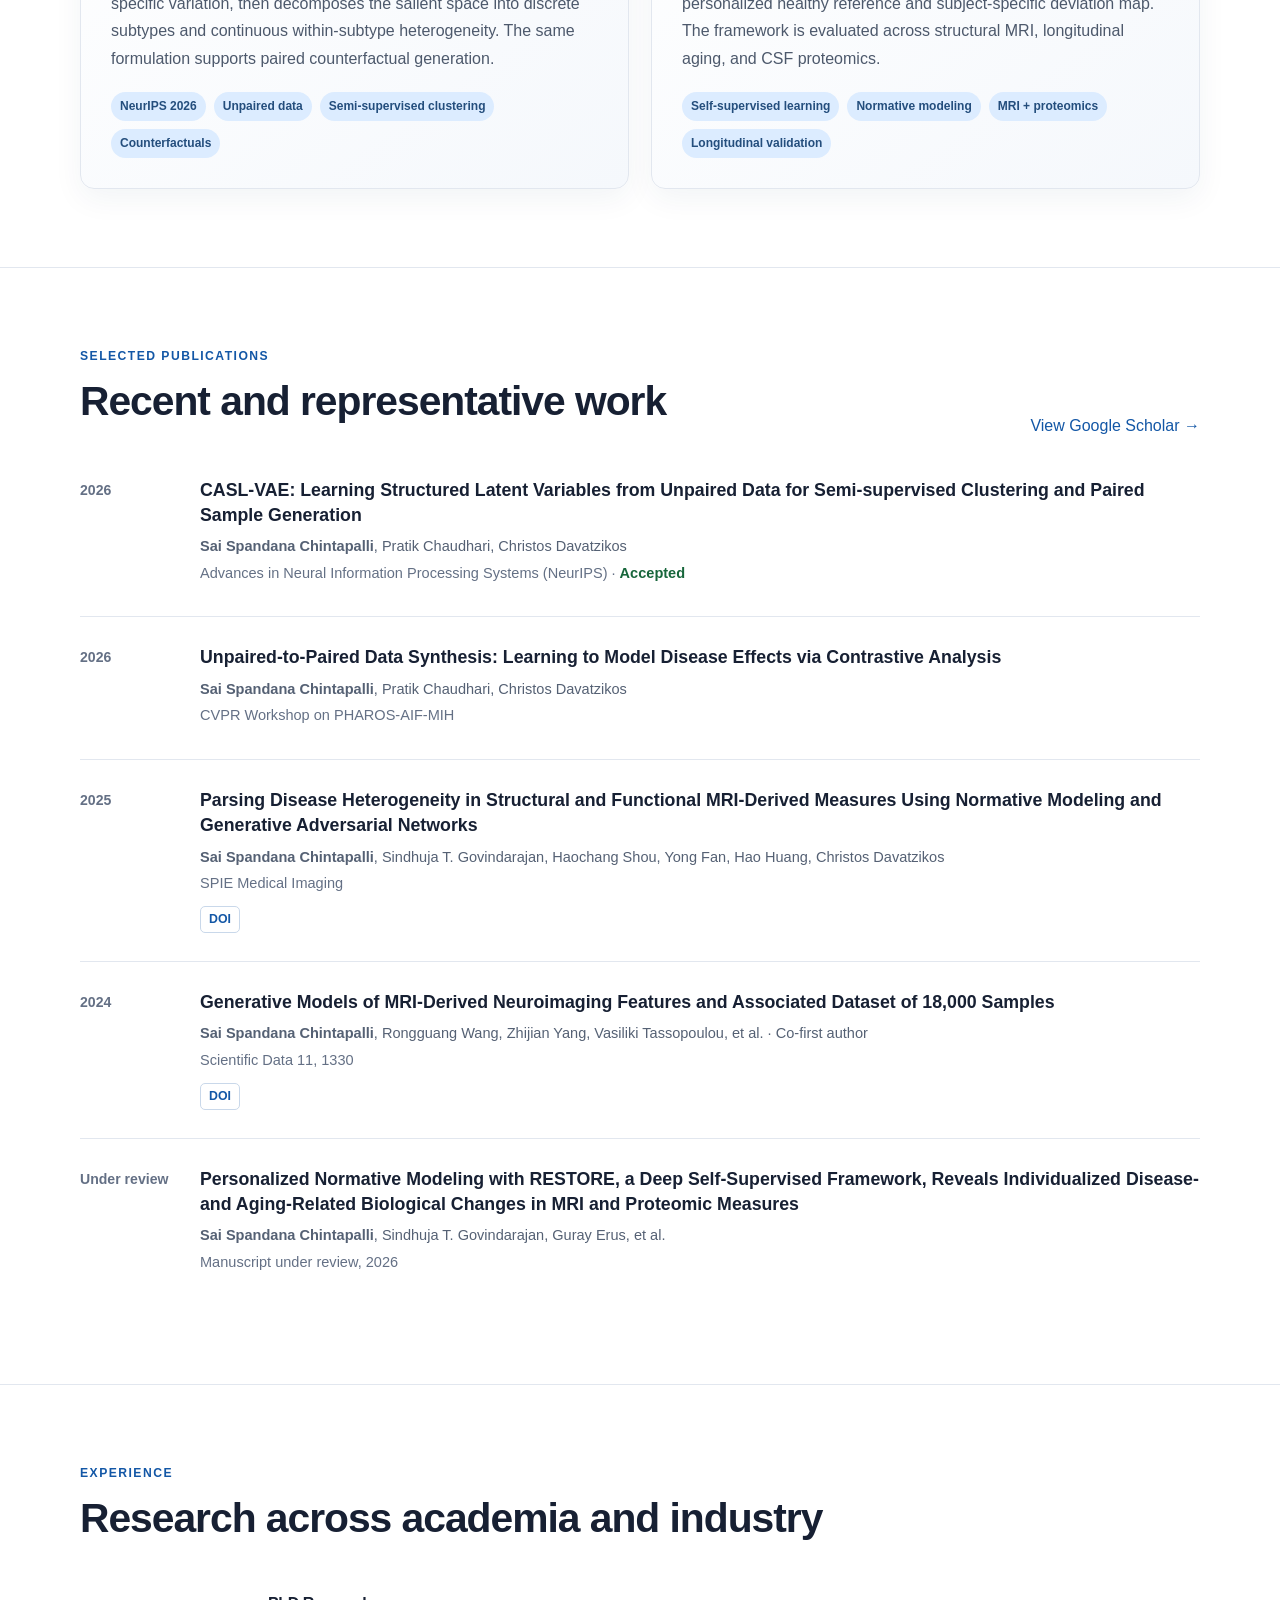
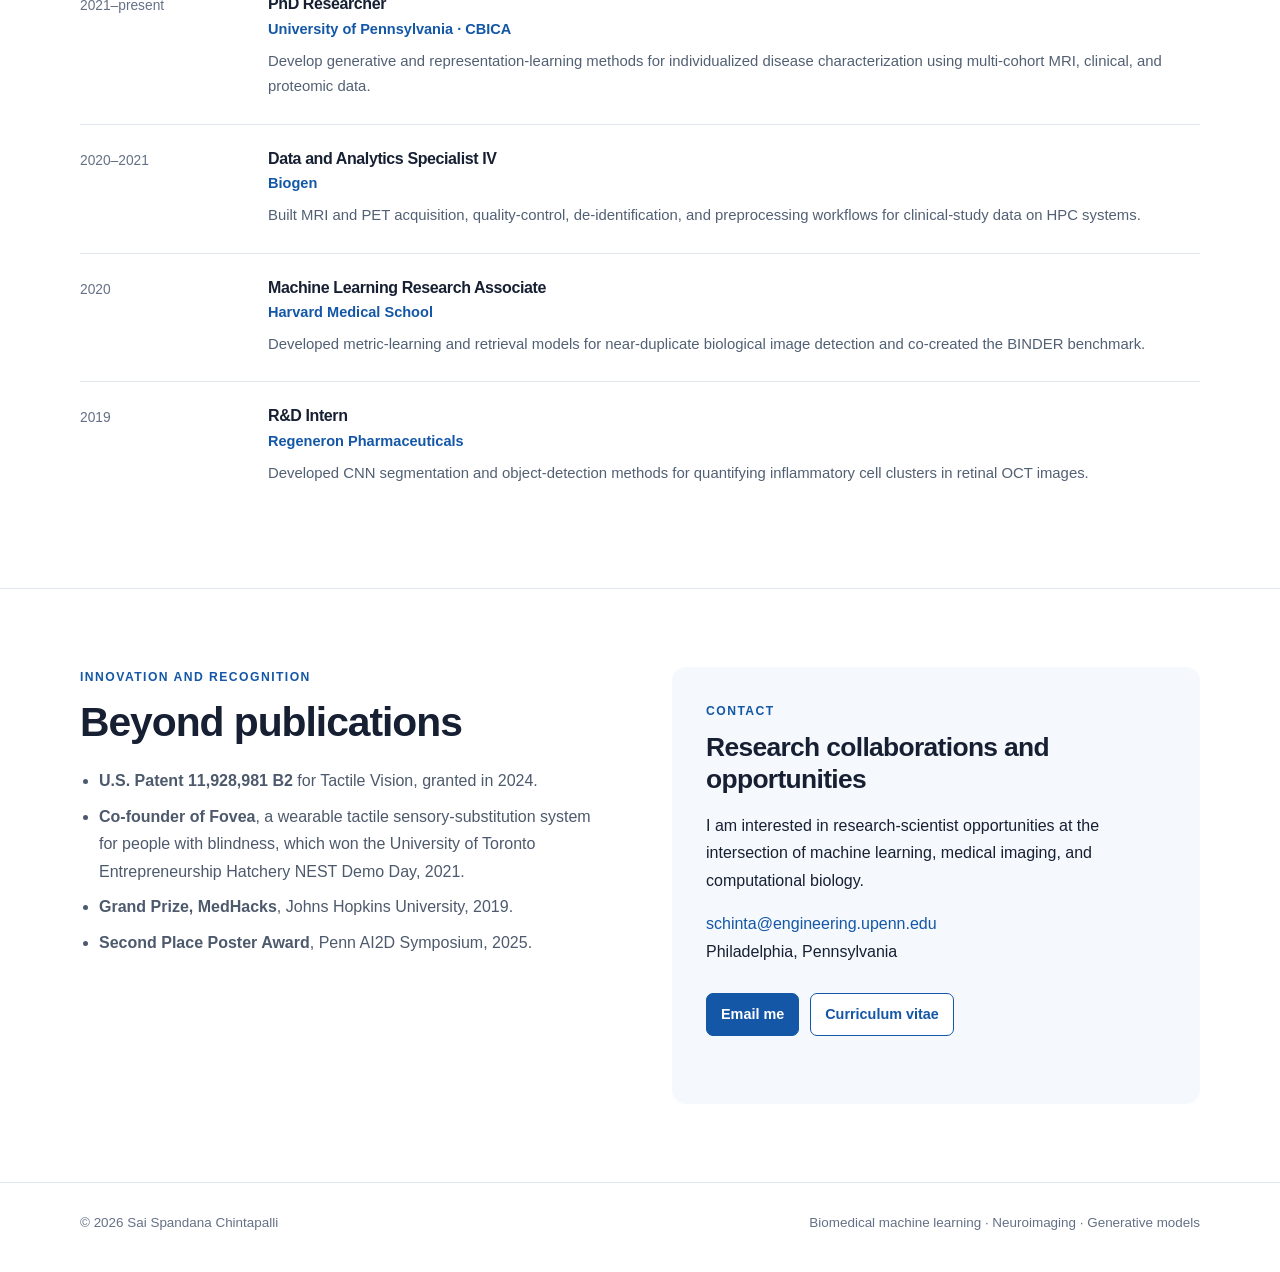
==== commit b0f476e3: "Update index.html" ====
--- a/index.html
+++ b/index.html
@@ -11,12 +11,12 @@
 header{position:sticky;top:0;z-index:20;background:rgba(255,255,255,.94);backdrop-filter:blur(12px);border-bottom:1px solid var(--line)}.nav{min-height:66px;display:flex;align-items:center;justify-content:space-between;gap:24px}.brand{color:var(--ink);font-size:1.06rem;font-weight:750;letter-spacing:-.01em}.brand:hover{text-decoration:none}.nav-links{display:flex;align-items:center;gap:24px;font-size:.92rem}.nav-links a{color:#475468}.nav-links a:hover{color:var(--blue);text-decoration:none}.cv-link{border:1px solid #bfd2e9;border-radius:7px;padding:6px 11px}
 main{overflow:hidden}section{padding:78px 0;border-bottom:1px solid var(--line)}.kicker{margin:0 0 10px;color:var(--blue);font-size:.76rem;font-weight:750;letter-spacing:.12em;text-transform:uppercase}h1,h2,h3{margin-top:0;line-height:1.2;letter-spacing:-.025em}h1{margin-bottom:14px;font-size:clamp(2.25rem,5vw,4rem)}h2{margin-bottom:14px;font-size:clamp(1.8rem,3.2vw,2.55rem)}h3{margin-bottom:8px;font-size:1.18rem}.lede{max-width:740px;margin:0;color:#445066;font-size:1.08rem}
 .hero{padding:90px 0 76px}.hero-grid{display:grid;grid-template-columns:260px minmax(0,1fr);gap:70px;align-items:start}.profile{text-align:center}.portrait{width:210px;aspect-ratio:1;margin:0 auto 24px;border-radius:50%;object-fit:cover;object-position:center 35%;border:5px solid #fff;box-shadow:0 0 0 1px var(--line),0 16px 45px rgba(37,61,91,.14)}.profile-name{margin:0 0 5px;font-size:1.34rem;font-weight:750}.profile-role,.profile-affil{margin:0;color:var(--muted);line-height:1.55}.profile-affil{color:var(--blue)}.socials{display:flex;flex-wrap:wrap;justify-content:center;gap:8px 14px;margin-top:18px;font-size:.9rem}.hero-copy h1 span{color:var(--blue)}.hero-copy>p{margin:0 0 19px;max-width:770px;color:#3e495c;font-size:1.04rem}.actions{display:flex;flex-wrap:wrap;gap:11px;margin:28px 0 34px}.button{display:inline-flex;align-items:center;border:1px solid var(--blue);border-radius:7px;padding:8px 14px;font-size:.9rem;font-weight:650}.button:hover{text-decoration:none}.primary{color:#fff;background:var(--blue)}.primary:hover{color:#fff;background:var(--dark)}.secondary{color:var(--blue);background:#fff}
-.news{border-top:1px solid var(--line);padding-top:25px}.news h3{font-size:1rem}.news-list{list-style:none;margin:0;padding:0}.news-list li{display:grid;grid-template-columns:66px 1fr;gap:14px;margin:8px 0;color:#4a5568}.news-date{color:var(--muted);font-size:.86rem}.intro{display:flex;justify-content:space-between;align-items:end;gap:32px;margin-bottom:38px}
+.news{border-top:1px solid var(--line);padding-top:25px}.news h3{font-size:1rem}.news-list{list-style:none;margin:0;padding:0}.news-list li{display:grid;grid-template-columns:66px 1fr;gap:14px;margin:8px 0;color:#4a5568}.news-date{color:var(--muted);font-size:.86rem}.quick-grid{display:grid;grid-template-columns:minmax(0,.9fr) minmax(0,1.35fr);gap:32px;margin-top:30px;padding-top:26px;border-top:1px solid var(--line)}.quick-grid h3{margin:0 0 13px;font-size:1rem}.interest-list,.education-list{list-style:none;margin:0;padding:0}.interest-list{display:flex;flex-direction:column;gap:7px}.interest-list li{position:relative;padding-left:15px;color:#48566a;font-size:.88rem;line-height:1.45}.interest-list li:before{content:"";position:absolute;left:0;top:.58em;width:5px;height:5px;border-radius:50%;background:var(--blue)}.education-list{display:flex;flex-direction:column;gap:13px}.education-list li{display:grid;grid-template-columns:48px minmax(0,1fr);gap:10px;color:#526074;font-size:.86rem;line-height:1.42}.education-list time{padding-top:1px;color:var(--blue);font-size:.75rem;font-weight:750;text-transform:uppercase}.education-list strong{display:block;color:var(--ink);font-size:.88rem}.intro{display:flex;justify-content:space-between;align-items:end;gap:32px;margin-bottom:38px}
 .research-grid{display:grid;grid-template-columns:repeat(2,minmax(0,1fr));gap:22px}.research-card{position:relative;min-height:300px;padding:30px;border:1px solid var(--line);border-radius:14px;background:linear-gradient(145deg,#fff,var(--soft));box-shadow:0 10px 30px rgba(25,48,82,.055)}.research-card:before{content:"";position:absolute;top:0;left:0;right:0;height:5px;border-radius:14px 14px 0 0;background:linear-gradient(90deg,var(--blue),#5aa0e8)}.tag{color:var(--blue);font-size:.77rem;font-weight:750;letter-spacing:.09em;text-transform:uppercase}.research-card h3{margin:11px 0 12px;font-size:1.45rem}.research-card p{margin:0 0 14px;color:#4d596c}.research-card .question{color:var(--ink);font-weight:650}.meta{display:flex;flex-wrap:wrap;gap:8px;margin-top:20px}.pill{padding:4px 9px;border-radius:999px;background:var(--accent);color:#244e7d;font-size:.75rem;font-weight:650}
 .pub{display:grid;grid-template-columns:92px minmax(0,1fr);gap:28px;padding:28px 0;border-top:1px solid var(--line)}.pub:first-child{border-top:0;padding-top:0}.pub-year{color:var(--muted);font-size:.88rem;font-weight:700}.pub-title{margin:0 0 7px;font-size:1.11rem;font-weight:750;line-height:1.43}.pub-authors,.pub-venue{margin:0 0 4px;color:#556174;font-size:.91rem;line-height:1.55}.pub-venue{color:var(--muted)}.pub-links{display:flex;gap:9px;margin-top:11px}.pub-links a{border:1px solid #c9d8ea;border-radius:5px;padding:2px 8px;font-size:.77rem;font-weight:650}.pub-links a:hover{background:var(--soft);text-decoration:none}.accepted{color:#17663b;font-weight:700}
 .timeline-item{display:grid;grid-template-columns:160px minmax(0,1fr);gap:28px;padding:24px 0;border-top:1px solid var(--line)}.timeline-item:first-child{border-top:0;padding-top:0}.time{color:var(--muted);font-size:.86rem}.timeline-item h3{margin-bottom:3px;font-size:1rem}.org{margin:0 0 7px;color:var(--blue);font-size:.91rem;font-weight:650}.timeline-item p:last-child{margin:0;color:#526074;font-size:.93rem}.split{display:grid;grid-template-columns:1fr 1fr;gap:64px}.compact{margin:20px 0 0;padding-left:19px;color:#4d596c}.compact li{margin:8px 0}.contact{padding:34px;border-radius:14px;background:var(--soft)}.contact h2{font-size:1.65rem}footer{padding:28px 0 38px;color:var(--muted);font-size:.84rem}.footer{display:flex;justify-content:space-between;gap:20px}
 @media(max-width:820px){.nav-links a:not(.cv-link){display:none}.hero-grid{grid-template-columns:1fr;gap:42px}.profile{text-align:left;display:grid;grid-template-columns:130px 1fr;column-gap:24px;align-items:center}.portrait{width:130px;grid-row:span 3;margin:0}.socials{justify-content:flex-start}.research-grid,.split{grid-template-columns:1fr}.intro{align-items:start;flex-direction:column}}
-@media(max-width:560px){.wrap{width:min(calc(100% - 28px),var(--max))}section{padding:58px 0}.hero{padding-top:55px}.profile{grid-template-columns:92px 1fr;column-gap:17px}.portrait{width:92px}.socials{grid-column:1/-1}.news-list li,.pub,.timeline-item{grid-template-columns:1fr;gap:5px}.research-card{padding:25px}.footer{flex-direction:column}}
+@media(max-width:620px){.quick-grid{grid-template-columns:1fr;gap:24px}.wrap{width:min(calc(100% - 28px),var(--max))}section{padding:58px 0}.hero{padding-top:55px}.profile{grid-template-columns:92px 1fr;column-gap:17px}.portrait{width:92px}.socials{grid-column:1/-1}.news-list li,.pub,.timeline-item{grid-template-columns:1fr;gap:5px}.research-card{padding:25px}.footer{flex-direction:column}}
 </style>
 </head>
 <body>
@@ -29,7 +29,7 @@
   <p>My research develops generative and representation-learning methods that distinguish normal biological variability from disease-specific effects. I am particularly interested in personalized normative modeling, disease subtyping, counterfactual generation, and multimodal biomarkers of aging and neurodegeneration.</p>
   <p>Before my PhD, I worked at Biogen, Harvard Medical School, and Regeneron Pharmaceuticals on medical-imaging pipelines, computational research integrity, and disease quantification.</p>
   <div class="actions"><a class="button primary" href="#research">Explore my research</a><a class="button secondary" href="Sai_Spandana_Chintapalli_Academic_CV.pdf">Download CV</a></div>
-  <div class="news"><h3>Recent news</h3><ul class="news-list"><li><span class="news-date">2026</span><span><strong>CASL-VAE</strong> accepted to NeurIPS 2026.</span></li><li><span class="news-date">2026</span><span>Received a Women in Machine Learning Travel Award to present poster at WiML Symposium @ ICML. See you in Seoul!</span></li><li><span class="news-date">2026</span><span>Presented unpaired-to-paired disease-effect modeling at the CVPR PHAROS-AIF-MIH Workshop.</span></li><li><span class="news-date">2025</span><span>Received second place in the Penn AI2D Symposium poster competition.</span></li></ul></div>
+  <div class="news"><h3>Recent news</h3><ul class="news-list"><li><span class="news-date">2026</span><span><strong>CASL-VAE</strong> accepted to NeurIPS 2026.</span></li><li><span class="news-date">2026</span><span>Received a Women in Machine Learning Travel Award to present a poster at the WiML Symposium at ICML. See you in Seoul!</span></li><li><span class="news-date">2026</span><span>Presented unpaired-to-paired disease-effect modeling at the CVPR PHAROS-AIF-MIH Workshop.</span></li><li><span class="news-date">2025</span><span>Received second place in the Penn AI2D Symposium poster competition.</span></li></ul></div>
   <div class="quick-grid">
     <div><h3>Interests</h3><ul class="interest-list"><li>Generative Modeling</li><li>Representation Learning</li><li>Normative Modeling</li><li>Biomedical Imaging</li><li>Disease Heterogeneity</li><li>Multimodal Biomedical AI</li></ul></div>
     <div id="education"><h3>Education</h3><ul class="education-list"><li><time>PhD</time><span><strong>Bioengineering, expected 2027</strong>University of Pennsylvania</span></li><li><time>MS</time><span><strong>Biomedical Engineering, 2019</strong>Columbia University</span></li><li><time>BTech</time><span><strong>Biomedical Engineering, 2018</strong>Manipal Institute of Technology</span></li></ul></div>
@@ -58,11 +58,9 @@
   <article class="timeline-item"><div class="time">2019</div><div><h3>R&amp;D Intern</h3><p class="org">Regeneron Pharmaceuticals</p><p>Developed CNN segmentation and object-detection methods for quantifying inflammatory cell clusters in retinal OCT images.</p></div></article>
 </div></div></section>
 
-<section><div class="wrap split"><div><p class="kicker">Innovation and recognition</p><h2>Beyond publications</h2><ul class="compact"><li><strong>U.S. Patent 11,928,981 B2</strong> for Tactile Vision, granted in 2024.</li><li><strong>Co-founder of Fovea</strong>, a wearable tactile sensory-substitution system for people with blindness, which won the University of Toronto Entrepreneurship Hatchery</strong> NEST Demo Day, 2021.</li><li><strong>Grand Prize, MedHacks</strong>, Johns Hopkins University, 2019.</li><li><strong>Second Place Poster Award</strong>, Penn AI2D Symposium, 2025.</li></ul></div>
+<section><div class="wrap split"><div><p class="kicker">Innovation and recognition</p><h2>Beyond publications</h2><ul class="compact"><li><strong>U.S. Patent 11,928,981 B2</strong> for Tactile Vision, granted in 2024.</li><li><strong>Co-founder of Fovea</strong>, a wearable tactile sensory-substitution system for people with blindness, which won the University of Toronto Entrepreneurship Hatchery NEST Demo Day, 2021.</li><li><strong>Grand Prize, MedHacks</strong>, Johns Hopkins University, 2019.</li><li><strong>Second Place Poster Award</strong>, Penn AI2D Symposium, 2025.</li></ul></div>
 <div class="contact" id="contact"><p class="kicker">Contact</p><h2>Research collaborations and opportunities</h2><p>I am interested in research-scientist opportunities at the intersection of machine learning, medical imaging, and computational biology.</p><p><a href="mailto:schinta@engineering.upenn.edu">schinta@engineering.upenn.edu</a><br>Philadelphia, Pennsylvania</p><div class="actions"><a class="button primary" href="mailto:schinta@engineering.upenn.edu">Email me</a><a class="button secondary" href="Sai_Spandana_Chintapalli_Academic_CV.pdf">Curriculum vitae</a></div></div></div></section>
 </main>
-<footer><div class="wrap footer"><span>© 2026 Sai Spandana Chintapalli</span><span>Biomedical machine learning · Neuroimaging · Generative models</span></div></footer><!doctype html>
+<footer><div class="wrap footer"><span>© 2026 Sai Spandana Chintapalli</span><span>Biomedical machine learning · Neuroimaging · Generative models</span></div></footer>
 </body>
 </html>
-</body>
-</html>
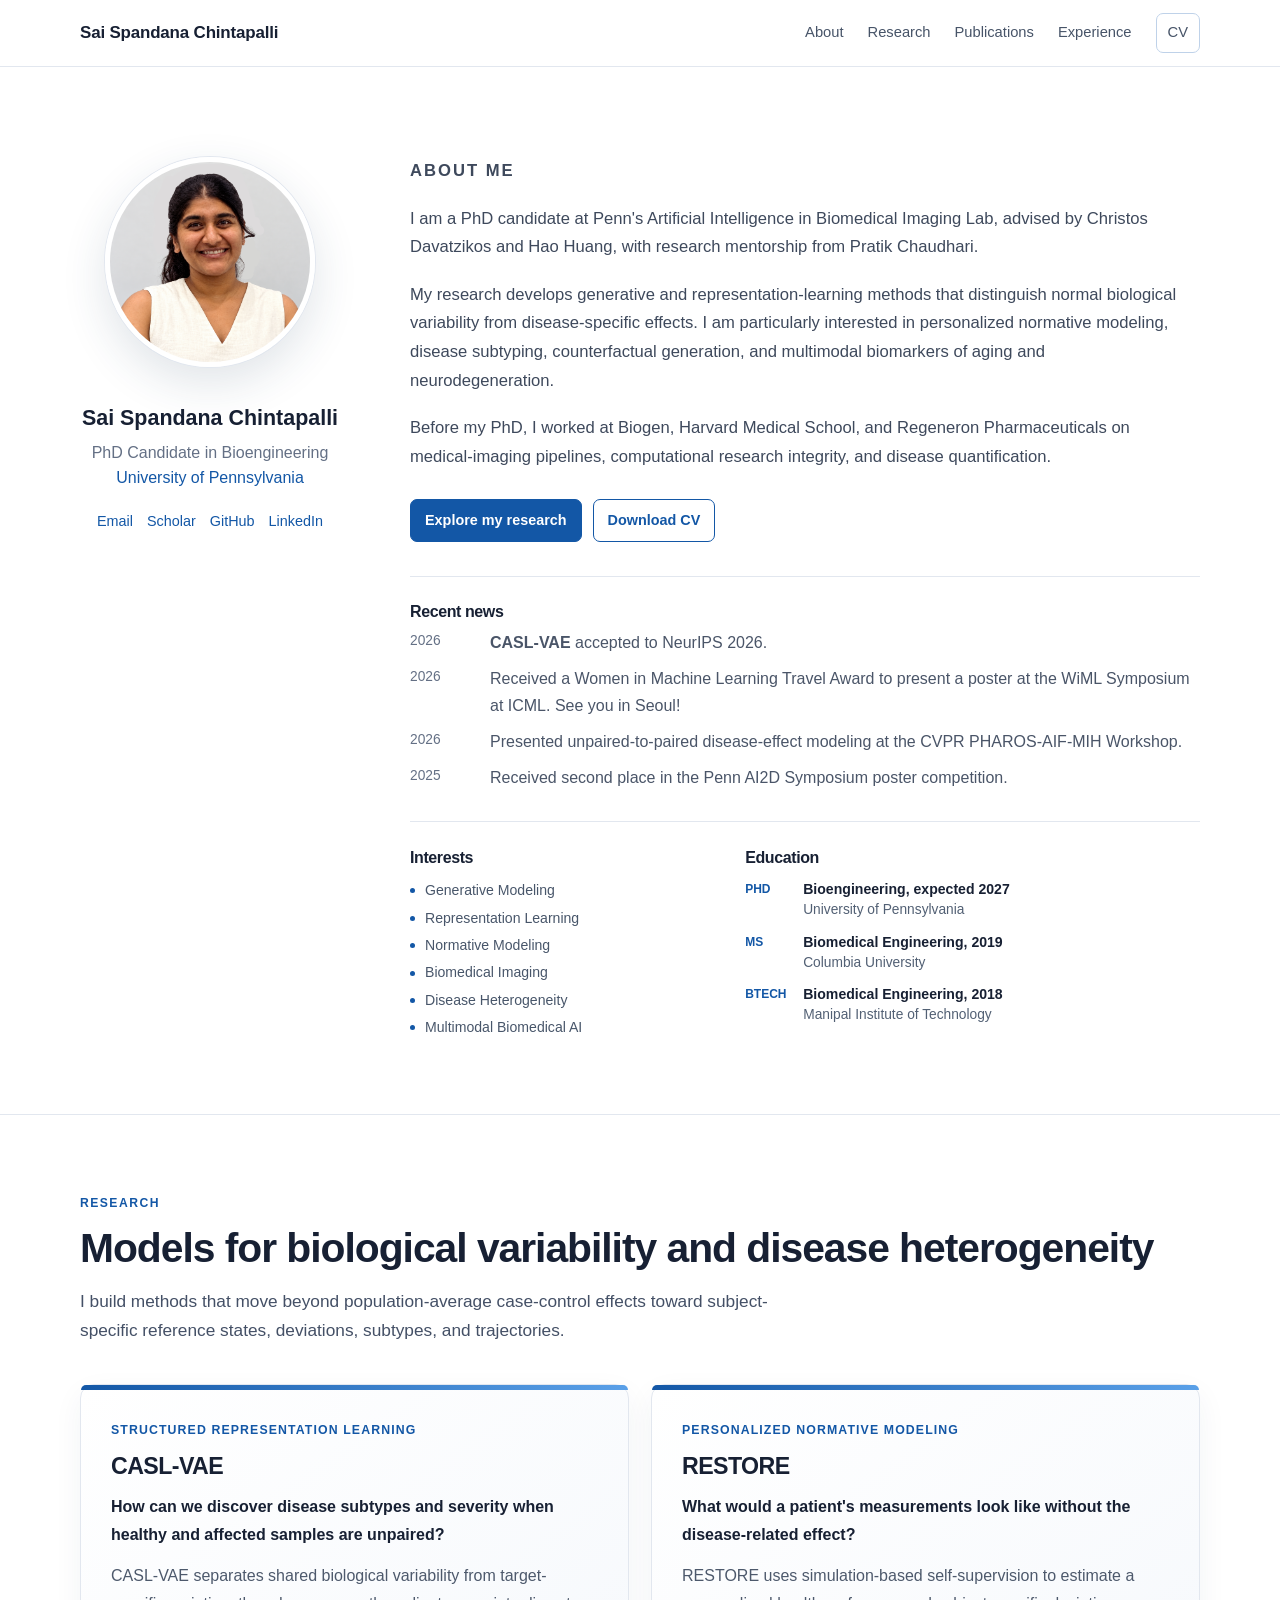
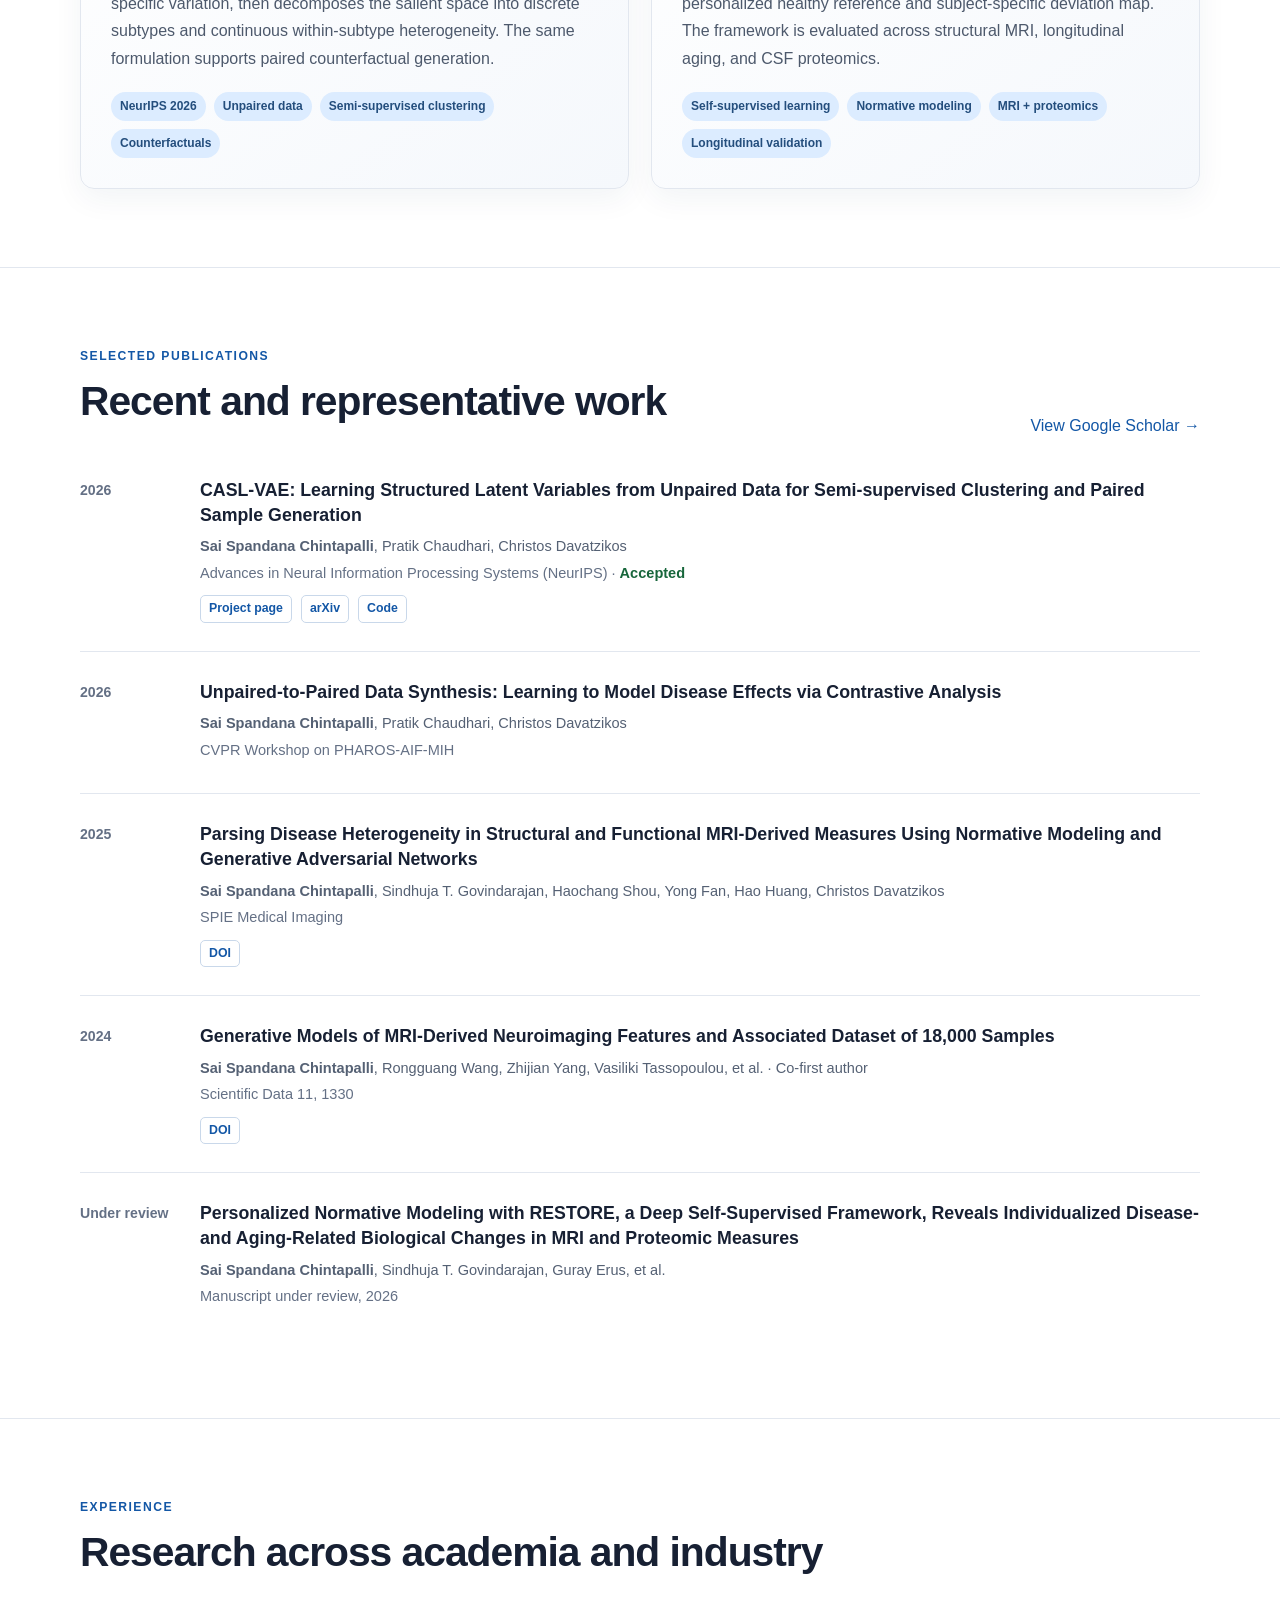
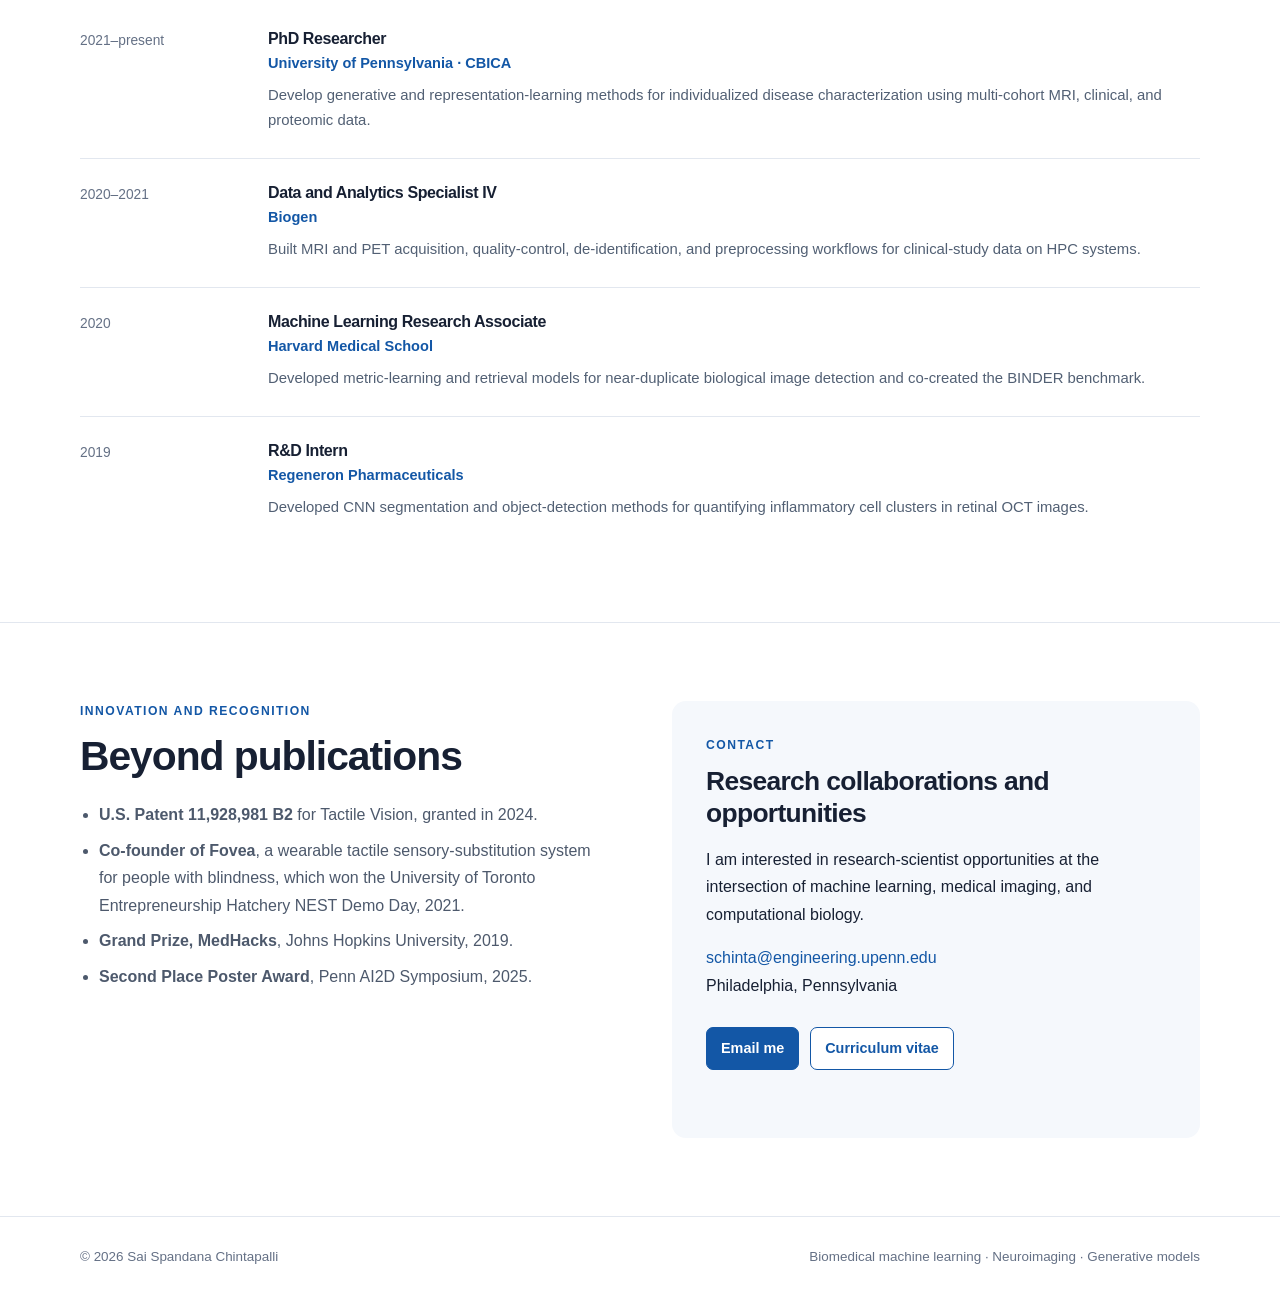
==== commit 8be15df2: "Enhance publication entry with additional links Added links to project page, arXiv, and code reposit" ====
--- a/index.html
+++ b/index.html
@@ -44,7 +44,19 @@
 
 <section id="publications"><div class="wrap"><div class="intro"><div><p class="kicker">Selected publications</p><h2>Recent and representative work</h2></div><a href="https://scholar.google.com/citations?hl=en&amp;user=2uJEkY4AAAAJ" target="_blank" rel="noopener">View Google Scholar →</a></div>
 <div class="pub-list">
-  <article class="pub"><div class="pub-year">2026</div><div><p class="pub-title">CASL-VAE: Learning Structured Latent Variables from Unpaired Data for Semi-supervised Clustering and Paired Sample Generation</p><p class="pub-authors"><strong>Sai Spandana Chintapalli</strong>, Pratik Chaudhari, Christos Davatzikos</p><p class="pub-venue">Advances in Neural Information Processing Systems (NeurIPS) · <span class="accepted">Accepted</span></p></div></article>
+  <article class="pub">
+  <div class="pub-year">2026</div>
+  <div>
+    <p class="pub-title">CASL-VAE: Learning Structured Latent Variables from Unpaired Data for Semi-supervised Clustering and Paired Sample Generation</p>
+    <p class="pub-authors"><strong>Sai Spandana Chintapalli</strong>, Pratik Chaudhari, Christos Davatzikos</p>
+    <p class="pub-venue">Advances in Neural Information Processing Systems (NeurIPS) · <span class="accepted">Accepted</span></p>
+    <div class="pub-links">
+      <a href="caslvae/">Project page</a>
+      <a href="https://arxiv.org/abs/2607.08254" target="_blank" rel="noopener">arXiv</a>
+      <a href="https://github.com/SpandanaC-hub/CASLVAE" target="_blank" rel="noopener">Code</a>
+    </div>
+  </div>
+</article>
   <article class="pub"><div class="pub-year">2026</div><div><p class="pub-title">Unpaired-to-Paired Data Synthesis: Learning to Model Disease Effects via Contrastive Analysis</p><p class="pub-authors"><strong>Sai Spandana Chintapalli</strong>, Pratik Chaudhari, Christos Davatzikos</p><p class="pub-venue">CVPR Workshop on PHAROS-AIF-MIH</p></div></article>
   <article class="pub"><div class="pub-year">2025</div><div><p class="pub-title">Parsing Disease Heterogeneity in Structural and Functional MRI-Derived Measures Using Normative Modeling and Generative Adversarial Networks</p><p class="pub-authors"><strong>Sai Spandana Chintapalli</strong>, Sindhuja T. Govindarajan, Haochang Shou, Yong Fan, Hao Huang, Christos Davatzikos</p><p class="pub-venue">SPIE Medical Imaging</p><div class="pub-links"><a href="https://doi.org/10.1117/12.3040541" target="_blank" rel="noopener">DOI</a></div></div></article>
   <article class="pub"><div class="pub-year">2024</div><div><p class="pub-title">Generative Models of MRI-Derived Neuroimaging Features and Associated Dataset of 18,000 Samples</p><p class="pub-authors"><strong>Sai Spandana Chintapalli</strong>, Rongguang Wang, Zhijian Yang, Vasiliki Tassopoulou, et al. · Co-first author</p><p class="pub-venue">Scientific Data 11, 1330</p><div class="pub-links"><a href="https://doi.org/10.1038/s41597-024-04157-4" target="_blank" rel="noopener">DOI</a></div></div></article>
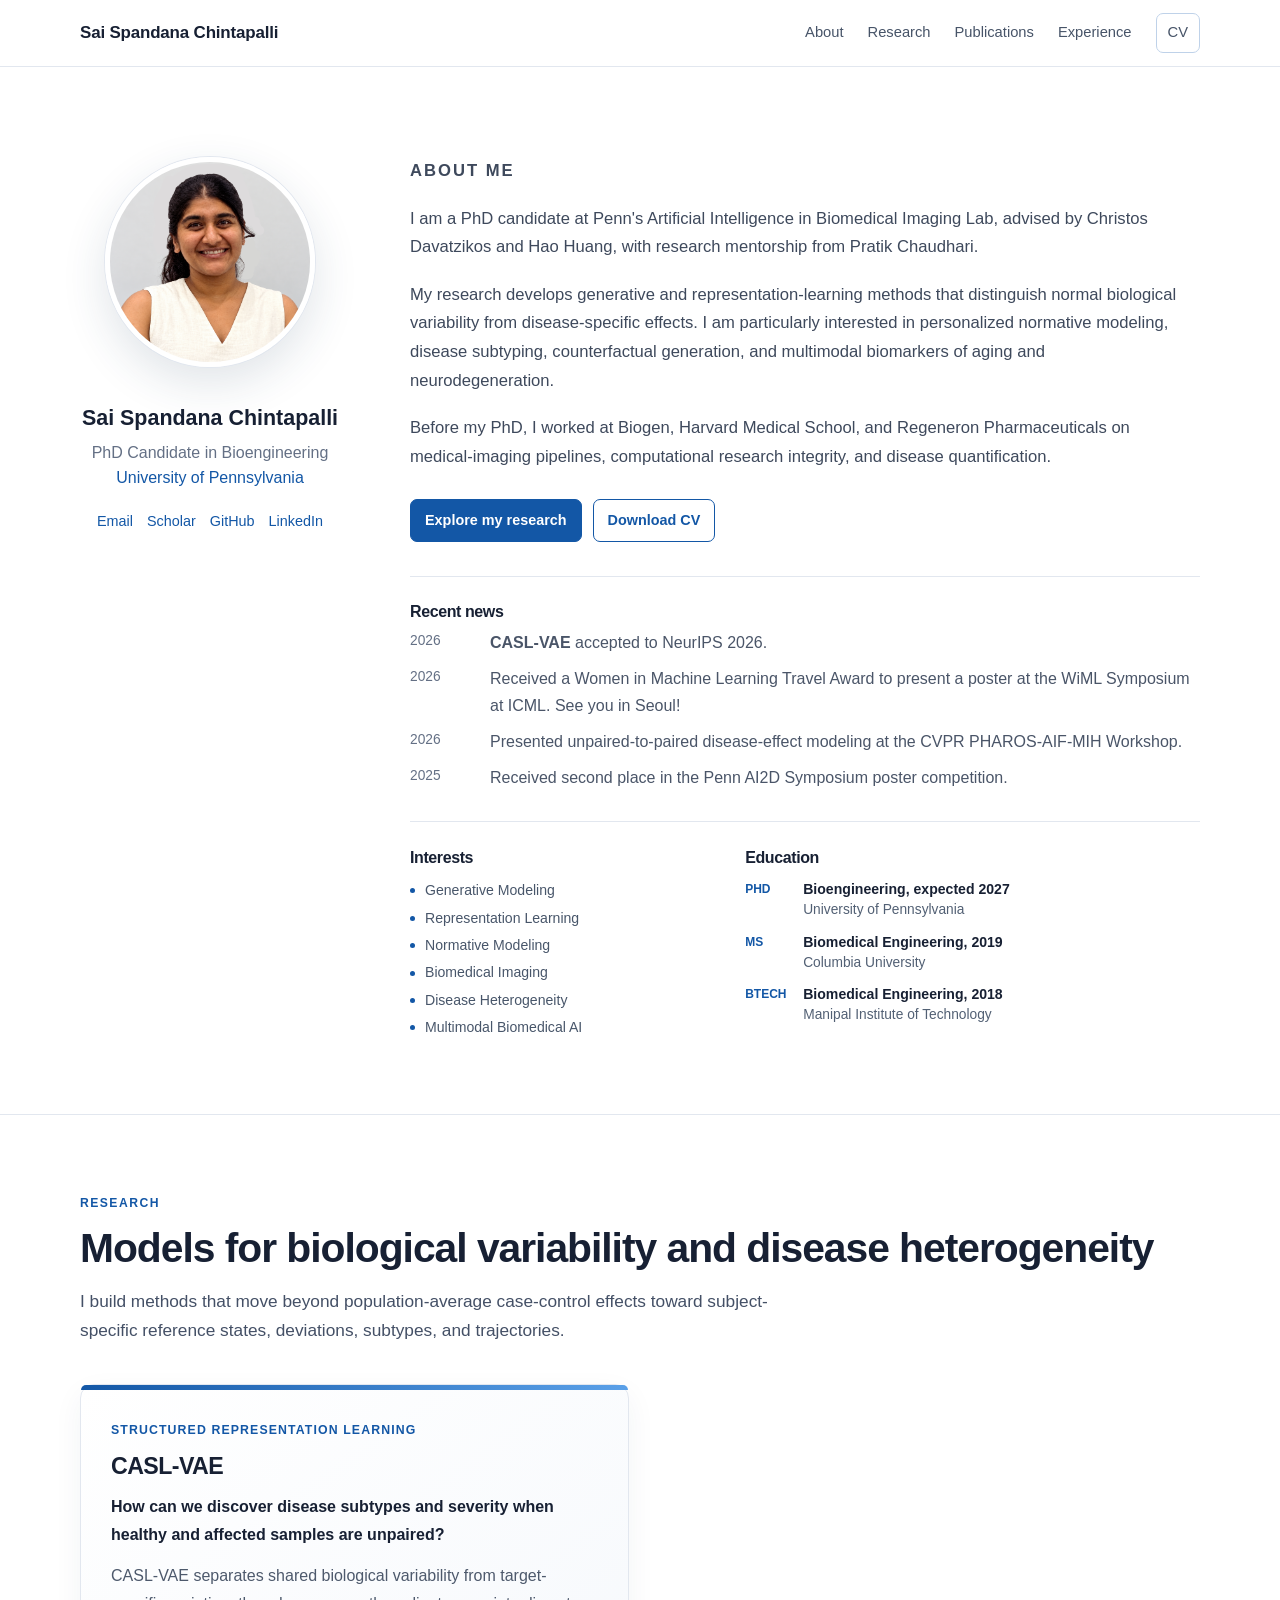
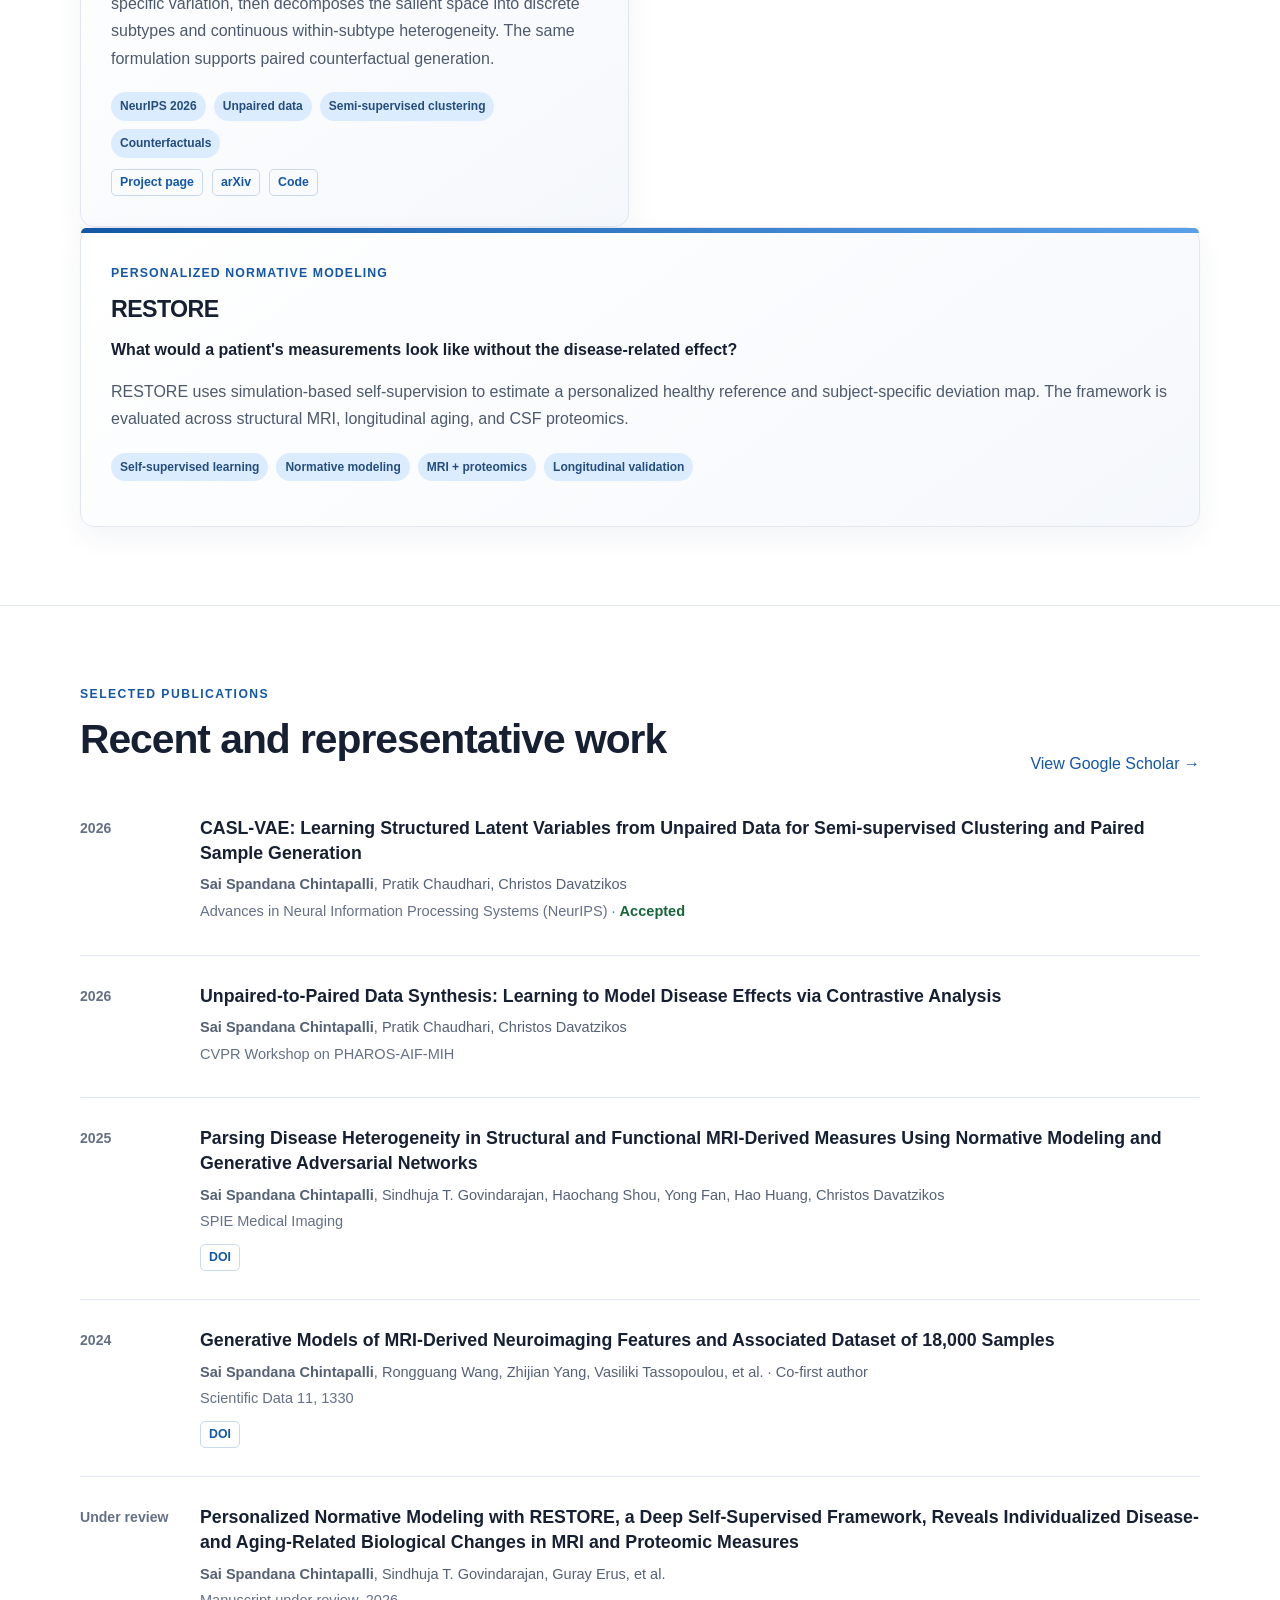
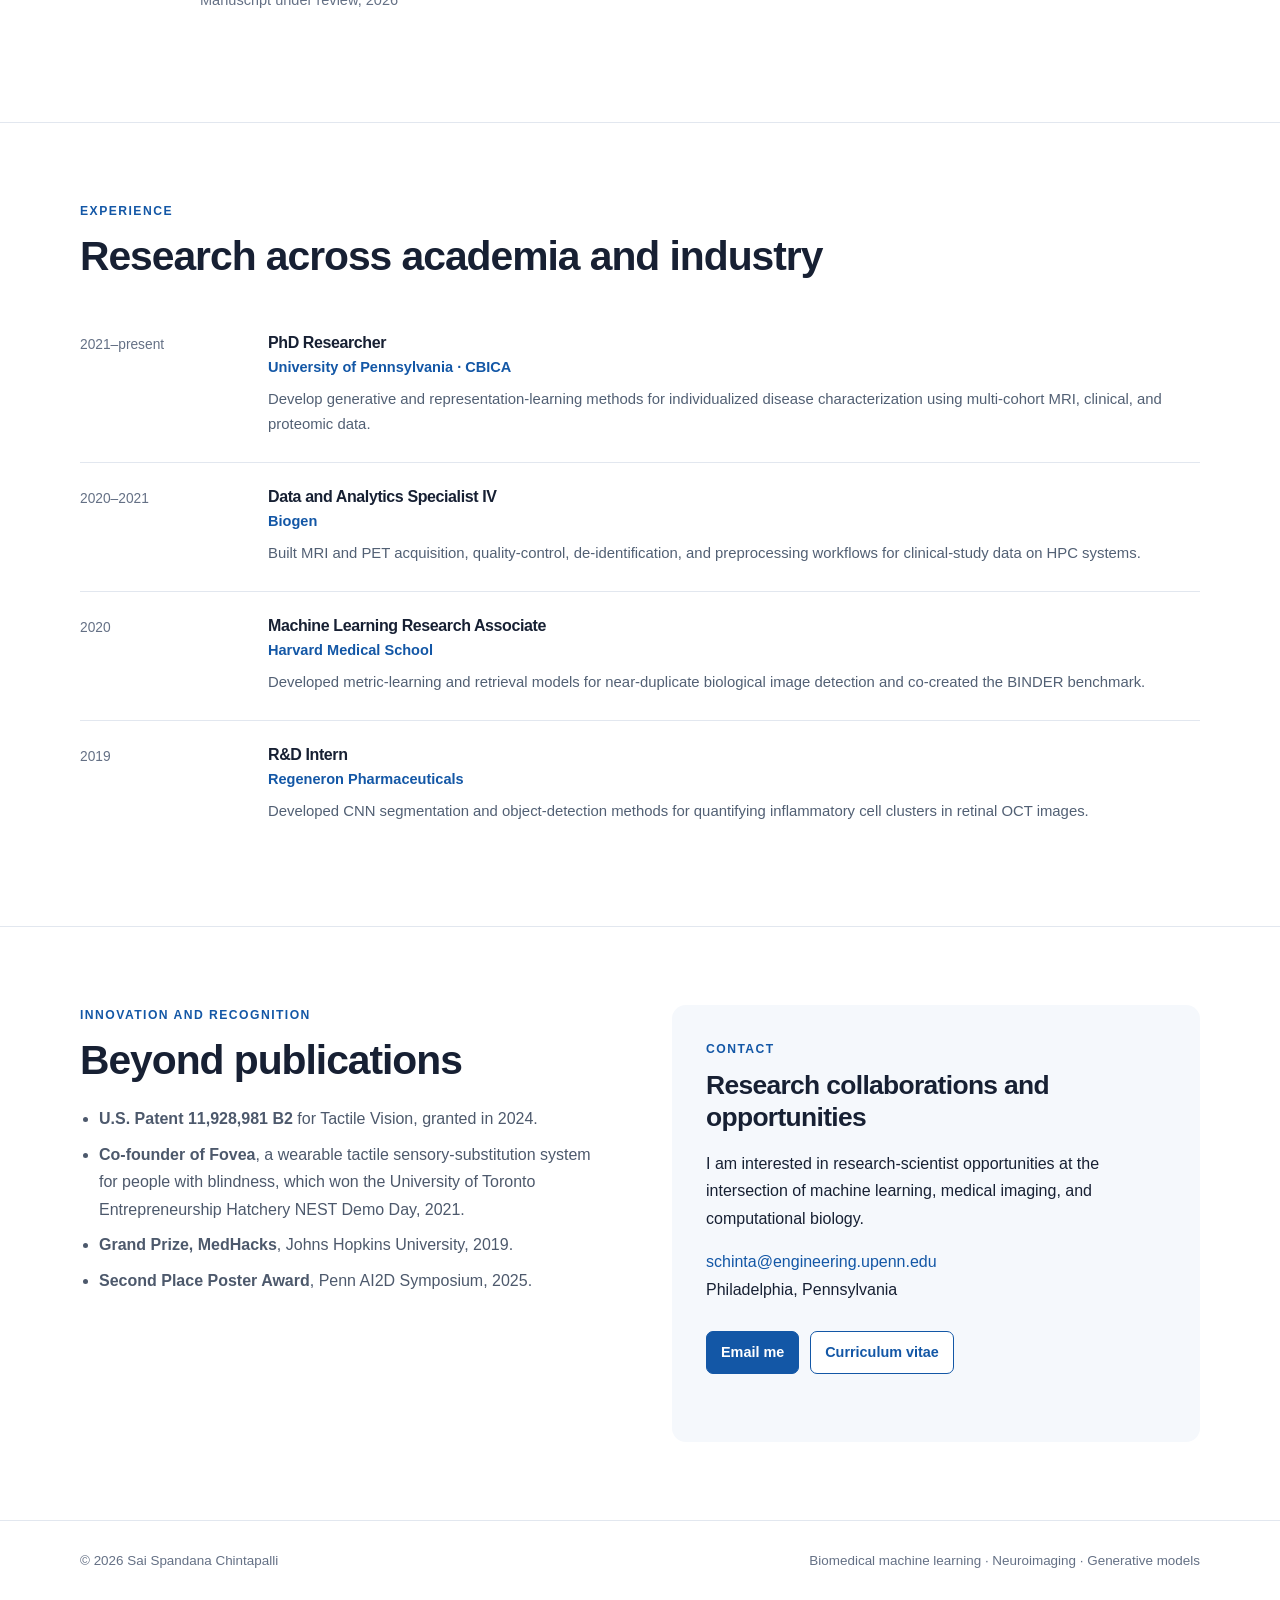
==== commit 123d3e00: "Enhance CASL-VAE section with project links Added project links and updated CASL-VAE publication det" ====
--- a/index.html
+++ b/index.html
@@ -38,7 +38,13 @@
 
 <section id="research"><div class="wrap"><div class="intro"><div><p class="kicker">Research</p><h2>Models for biological variability and disease heterogeneity</h2><p class="lede">I build methods that move beyond population-average case-control effects toward subject-specific reference states, deviations, subtypes, and trajectories.</p></div></div>
 <div class="research-grid">
-  <article class="research-card"><span class="tag">Structured representation learning</span><h3>CASL-VAE</h3><p class="question">How can we discover disease subtypes and severity when healthy and affected samples are unpaired?</p><p>CASL-VAE separates shared biological variability from target-specific variation, then decomposes the salient space into discrete subtypes and continuous within-subtype heterogeneity. The same formulation supports paired counterfactual generation.</p><div class="meta"><span class="pill">NeurIPS 2026</span><span class="pill">Unpaired data</span><span class="pill">Semi-supervised clustering</span><span class="pill">Counterfactuals</span></div></article>
+  <article class="research-card"><span class="tag">Structured representation learning</span><h3>CASL-VAE</h3><p class="question">How can we discover disease subtypes and severity when healthy and affected samples are unpaired?</p><p>CASL-VAE separates shared biological variability from target-specific variation, then decomposes the salient space into discrete subtypes and continuous within-subtype heterogeneity. The same formulation supports paired counterfactual generation.</p><div class="meta"><span class="pill">NeurIPS 2026</span><span class="pill">Unpaired data</span><span class="pill">Semi-supervised clustering</span><span class="pill">Counterfactuals</span></div>    <div class="pub-links">
+      <a href="caslvae/">Project page</a>
+      <a href="https://arxiv.org/abs/2607.08254" target="_blank" rel="noopener">arXiv</a>
+      <a href="https://github.com/SpandanaC-hub/CASLVAE" target="_blank" rel="noopener">Code</a>
+    </div>
+  </div></article>
+  
   <article class="research-card"><span class="tag">Personalized normative modeling</span><h3>RESTORE</h3><p class="question">What would a patient's measurements look like without the disease-related effect?</p><p>RESTORE uses simulation-based self-supervision to estimate a personalized healthy reference and subject-specific deviation map. The framework is evaluated across structural MRI, longitudinal aging, and CSF proteomics.</p><div class="meta"><span class="pill">Self-supervised learning</span><span class="pill">Normative modeling</span><span class="pill">MRI + proteomics</span><span class="pill">Longitudinal validation</span></div></article>
 </div></div></section>
 
@@ -50,12 +56,6 @@
     <p class="pub-title">CASL-VAE: Learning Structured Latent Variables from Unpaired Data for Semi-supervised Clustering and Paired Sample Generation</p>
     <p class="pub-authors"><strong>Sai Spandana Chintapalli</strong>, Pratik Chaudhari, Christos Davatzikos</p>
     <p class="pub-venue">Advances in Neural Information Processing Systems (NeurIPS) · <span class="accepted">Accepted</span></p>
-    <div class="pub-links">
-      <a href="caslvae/">Project page</a>
-      <a href="https://arxiv.org/abs/2607.08254" target="_blank" rel="noopener">arXiv</a>
-      <a href="https://github.com/SpandanaC-hub/CASLVAE" target="_blank" rel="noopener">Code</a>
-    </div>
-  </div>
 </article>
   <article class="pub"><div class="pub-year">2026</div><div><p class="pub-title">Unpaired-to-Paired Data Synthesis: Learning to Model Disease Effects via Contrastive Analysis</p><p class="pub-authors"><strong>Sai Spandana Chintapalli</strong>, Pratik Chaudhari, Christos Davatzikos</p><p class="pub-venue">CVPR Workshop on PHAROS-AIF-MIH</p></div></article>
   <article class="pub"><div class="pub-year">2025</div><div><p class="pub-title">Parsing Disease Heterogeneity in Structural and Functional MRI-Derived Measures Using Normative Modeling and Generative Adversarial Networks</p><p class="pub-authors"><strong>Sai Spandana Chintapalli</strong>, Sindhuja T. Govindarajan, Haochang Shou, Yong Fan, Hao Huang, Christos Davatzikos</p><p class="pub-venue">SPIE Medical Imaging</p><div class="pub-links"><a href="https://doi.org/10.1117/12.3040541" target="_blank" rel="noopener">DOI</a></div></div></article>
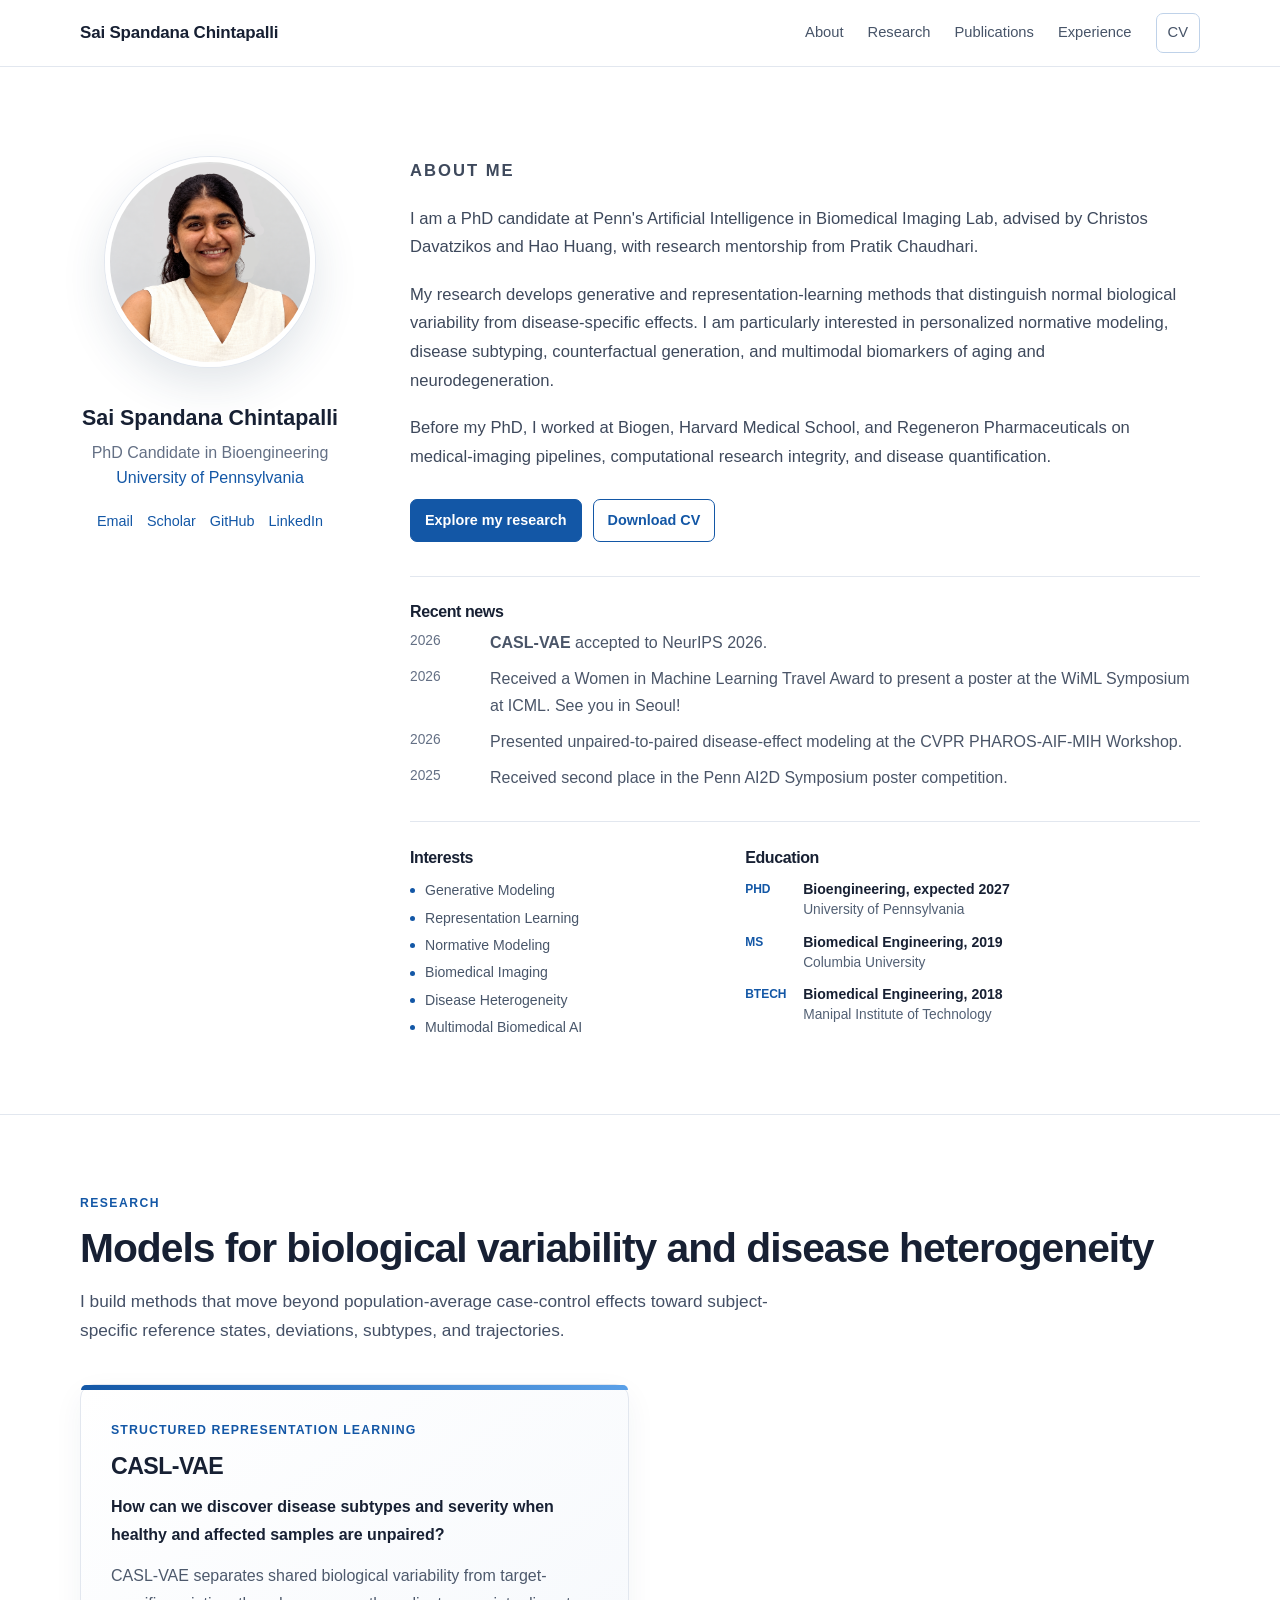
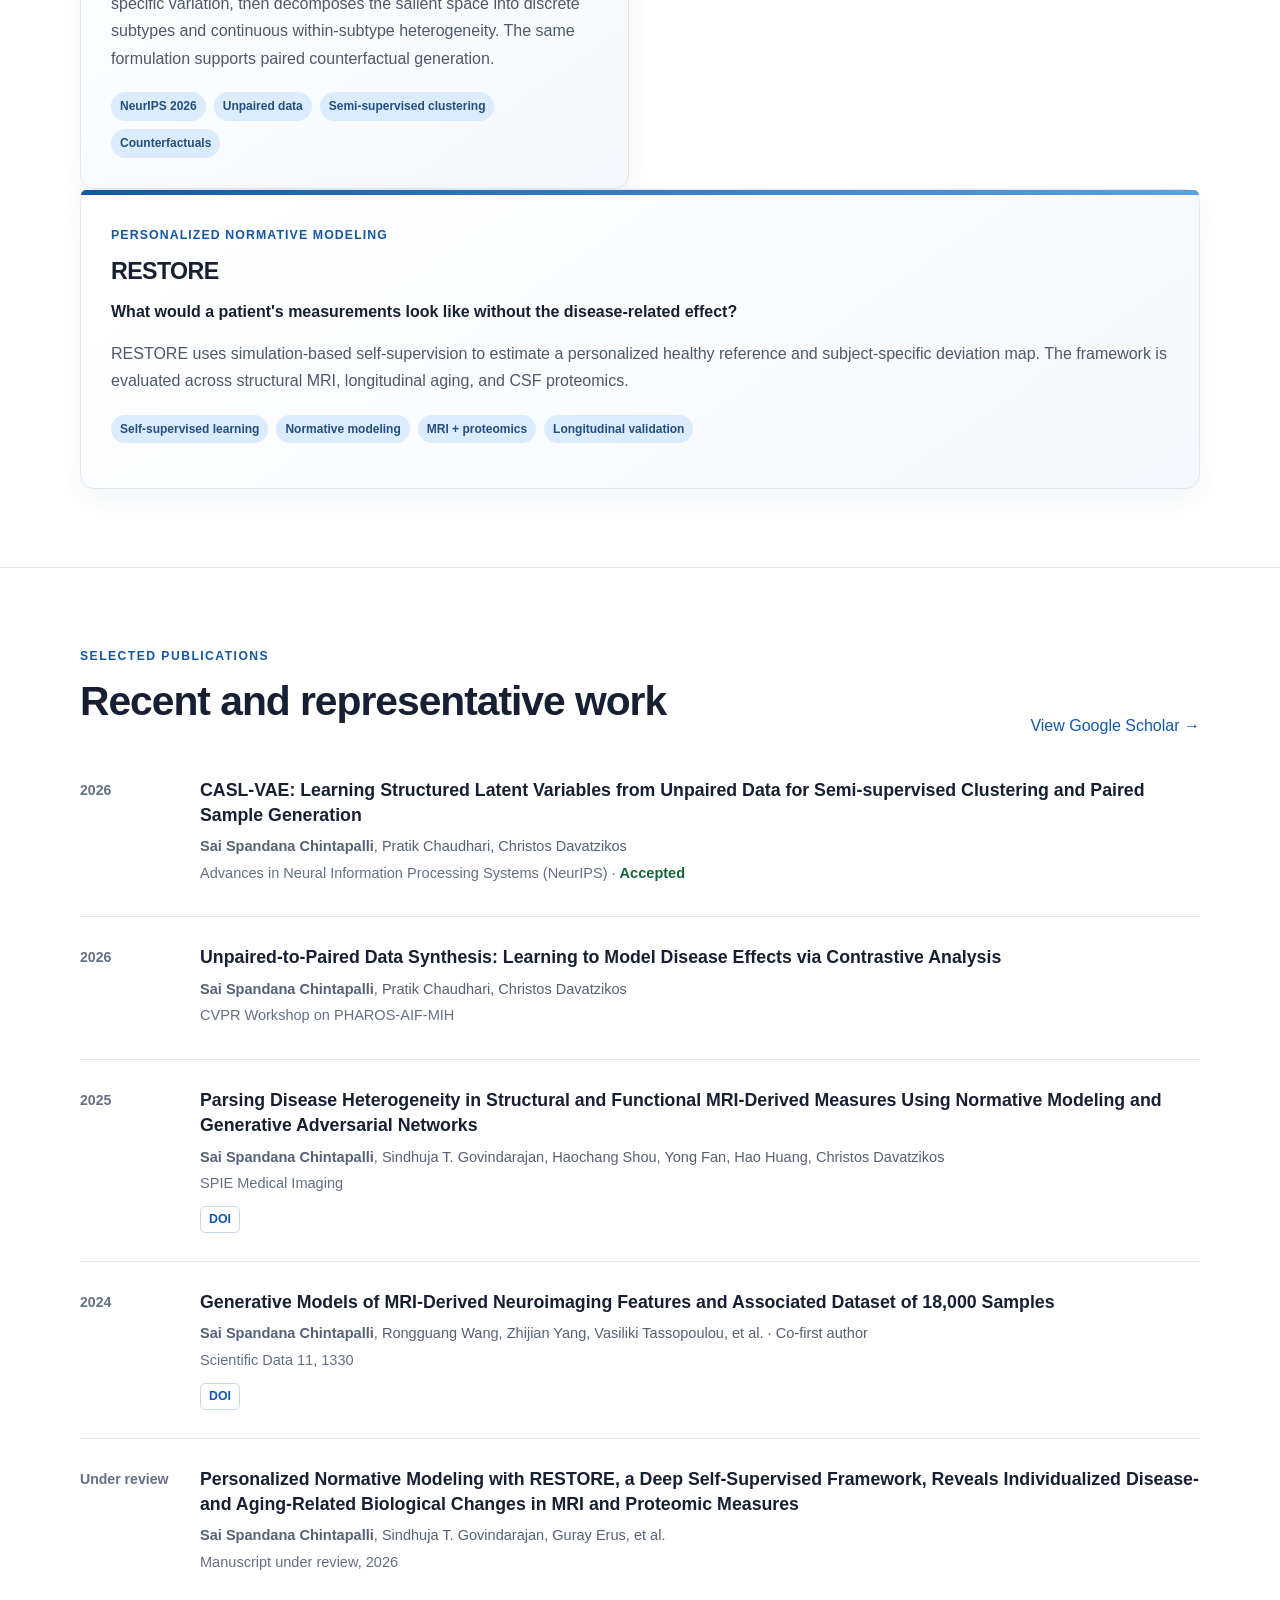
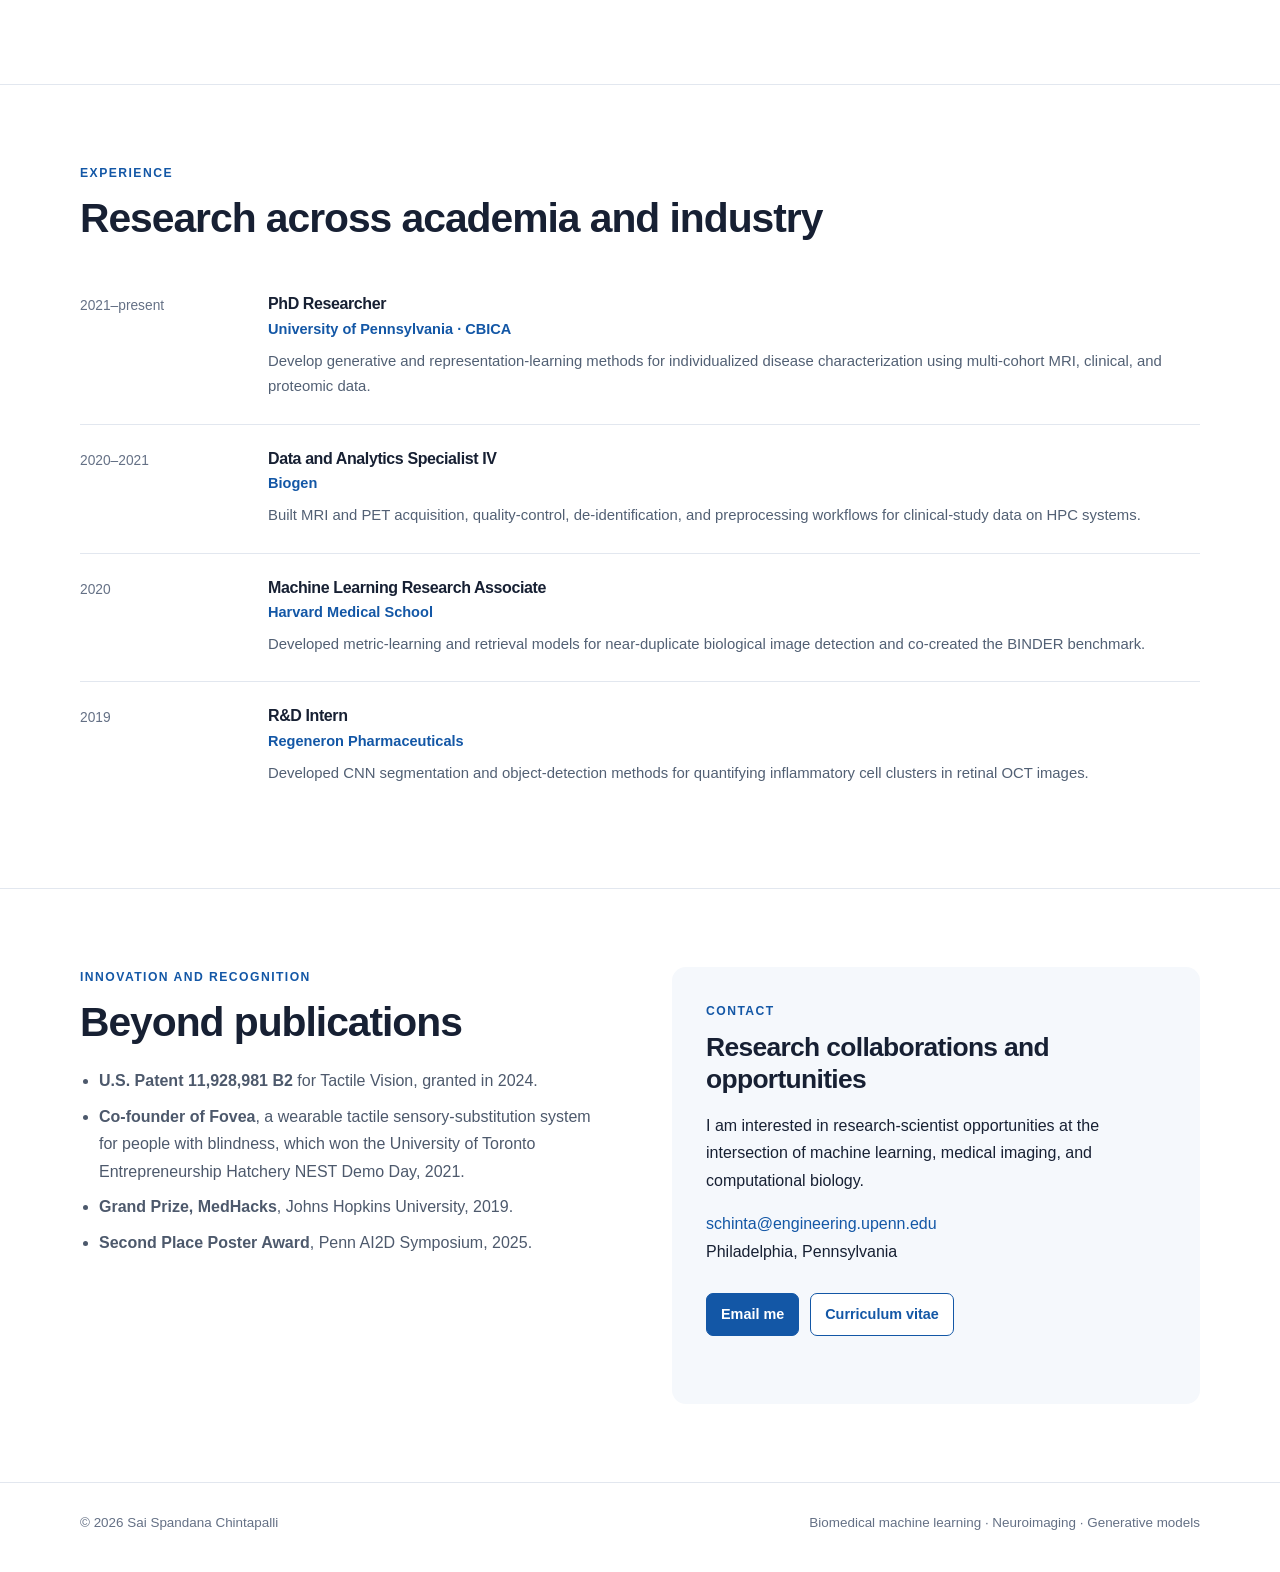
==== commit 0cca4003: "Remove CASL-VAE publication links from index.html Removed publication links for CASL-VAE from resear" ====
--- a/index.html
+++ b/index.html
@@ -38,11 +38,7 @@
 
 <section id="research"><div class="wrap"><div class="intro"><div><p class="kicker">Research</p><h2>Models for biological variability and disease heterogeneity</h2><p class="lede">I build methods that move beyond population-average case-control effects toward subject-specific reference states, deviations, subtypes, and trajectories.</p></div></div>
 <div class="research-grid">
-  <article class="research-card"><span class="tag">Structured representation learning</span><h3>CASL-VAE</h3><p class="question">How can we discover disease subtypes and severity when healthy and affected samples are unpaired?</p><p>CASL-VAE separates shared biological variability from target-specific variation, then decomposes the salient space into discrete subtypes and continuous within-subtype heterogeneity. The same formulation supports paired counterfactual generation.</p><div class="meta"><span class="pill">NeurIPS 2026</span><span class="pill">Unpaired data</span><span class="pill">Semi-supervised clustering</span><span class="pill">Counterfactuals</span></div>    <div class="pub-links">
-      <a href="caslvae/">Project page</a>
-      <a href="https://arxiv.org/abs/2607.08254" target="_blank" rel="noopener">arXiv</a>
-      <a href="https://github.com/SpandanaC-hub/CASLVAE" target="_blank" rel="noopener">Code</a>
-    </div>
+  <article class="research-card"><span class="tag">Structured representation learning</span><h3>CASL-VAE</h3><p class="question">How can we discover disease subtypes and severity when healthy and affected samples are unpaired?</p><p>CASL-VAE separates shared biological variability from target-specific variation, then decomposes the salient space into discrete subtypes and continuous within-subtype heterogeneity. The same formulation supports paired counterfactual generation.</p><div class="meta"><span class="pill">NeurIPS 2026</span><span class="pill">Unpaired data</span><span class="pill">Semi-supervised clustering</span><span class="pill">Counterfactuals</span></div>
   </div></article>
   
   <article class="research-card"><span class="tag">Personalized normative modeling</span><h3>RESTORE</h3><p class="question">What would a patient's measurements look like without the disease-related effect?</p><p>RESTORE uses simulation-based self-supervision to estimate a personalized healthy reference and subject-specific deviation map. The framework is evaluated across structural MRI, longitudinal aging, and CSF proteomics.</p><div class="meta"><span class="pill">Self-supervised learning</span><span class="pill">Normative modeling</span><span class="pill">MRI + proteomics</span><span class="pill">Longitudinal validation</span></div></article>
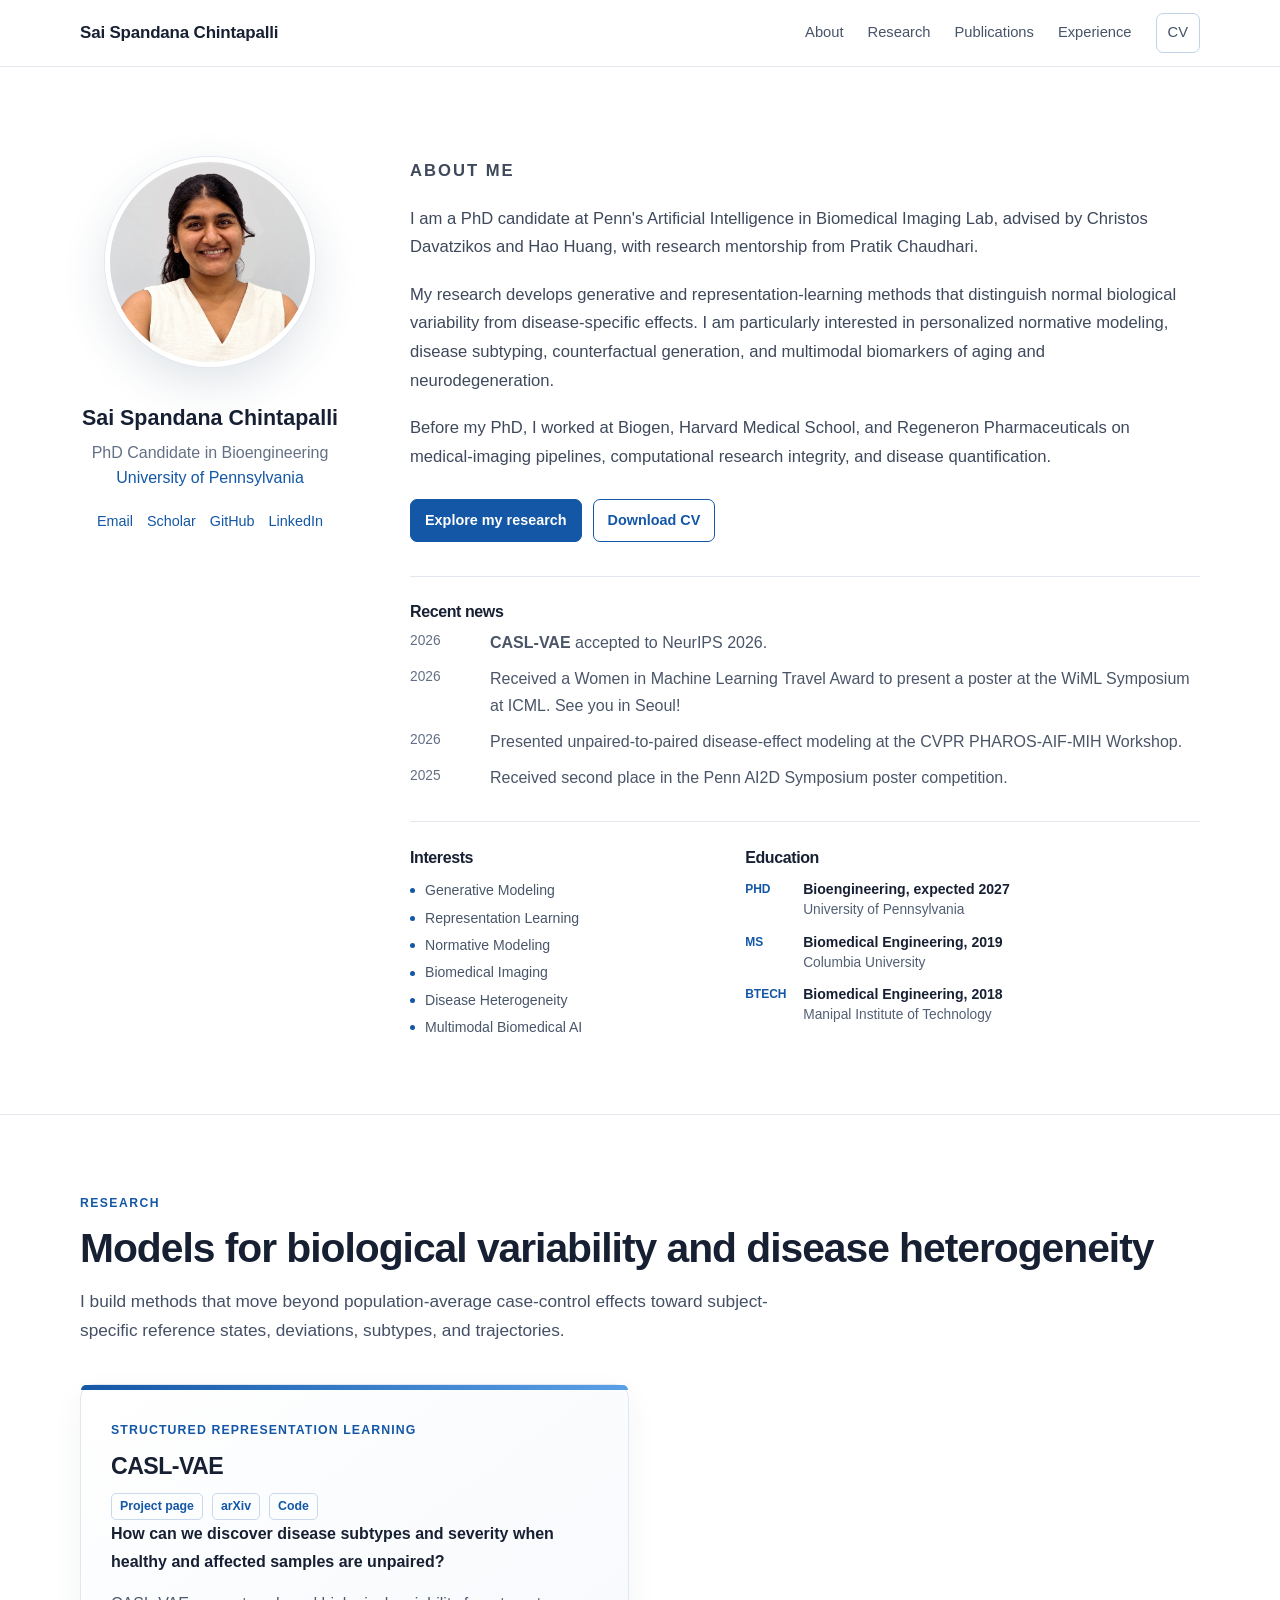
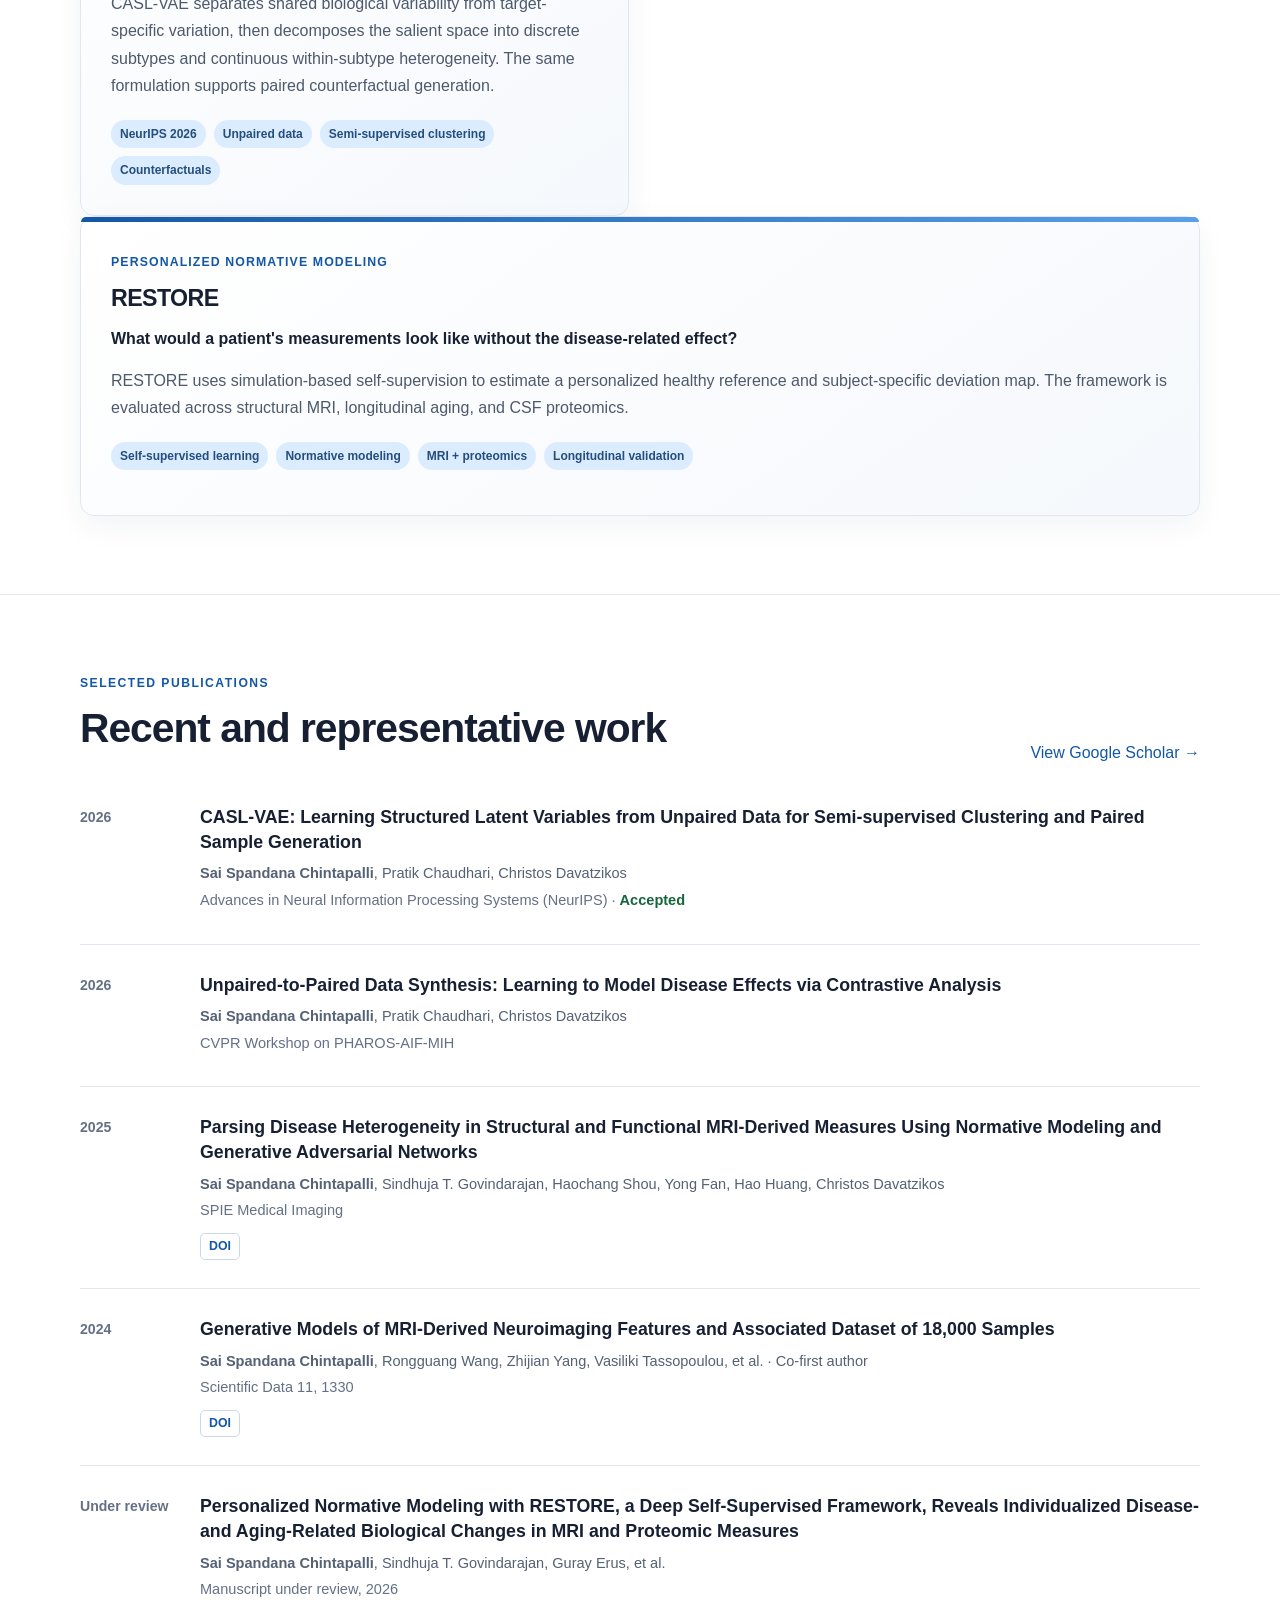
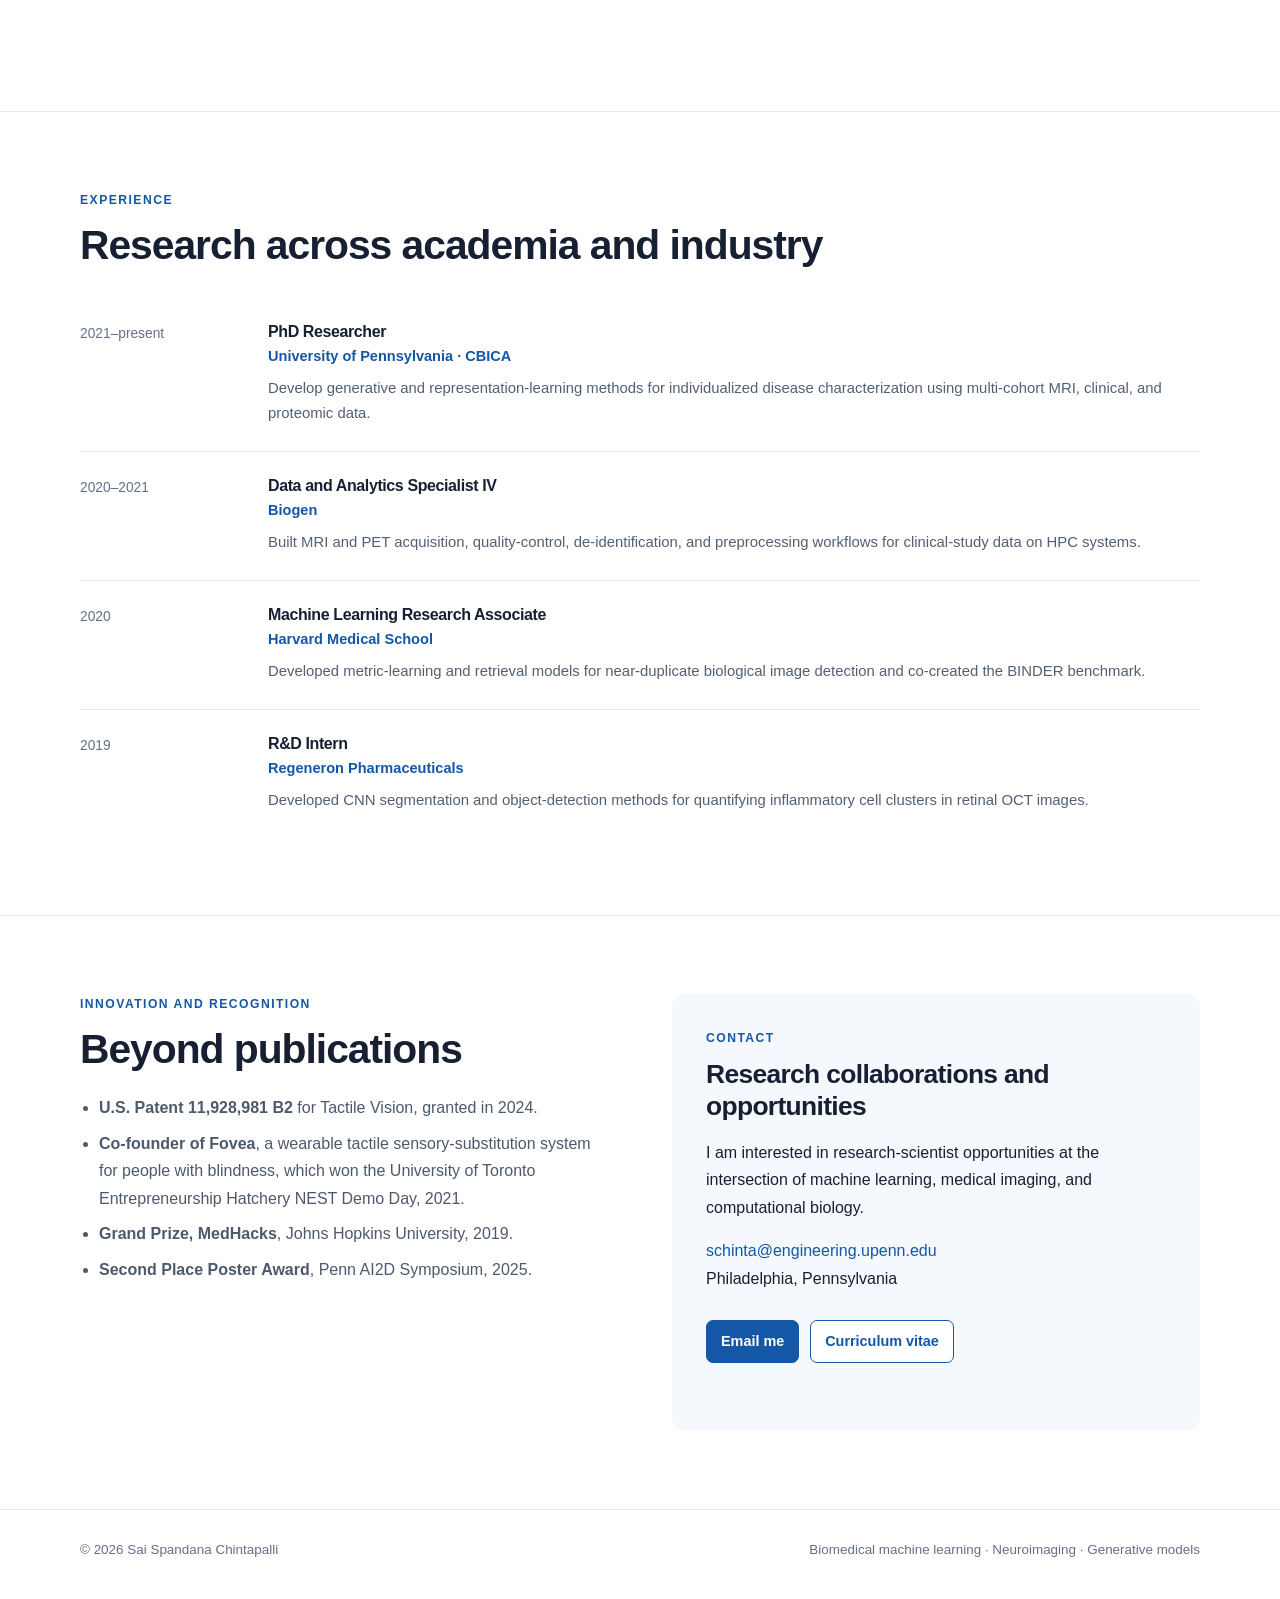
==== commit 3fe78d34: "Enhance CASL-VAE section with publication links Added publication links to CASL-VAE research card." ====
--- a/index.html
+++ b/index.html
@@ -38,9 +38,12 @@
 
 <section id="research"><div class="wrap"><div class="intro"><div><p class="kicker">Research</p><h2>Models for biological variability and disease heterogeneity</h2><p class="lede">I build methods that move beyond population-average case-control effects toward subject-specific reference states, deviations, subtypes, and trajectories.</p></div></div>
 <div class="research-grid">
-  <article class="research-card"><span class="tag">Structured representation learning</span><h3>CASL-VAE</h3><p class="question">How can we discover disease subtypes and severity when healthy and affected samples are unpaired?</p><p>CASL-VAE separates shared biological variability from target-specific variation, then decomposes the salient space into discrete subtypes and continuous within-subtype heterogeneity. The same formulation supports paired counterfactual generation.</p><div class="meta"><span class="pill">NeurIPS 2026</span><span class="pill">Unpaired data</span><span class="pill">Semi-supervised clustering</span><span class="pill">Counterfactuals</span></div>
+  <article class="research-card"><span class="tag">Structured representation learning</span><h3>CASL-VAE</h3><div class="pub-links">
+      <a href="caslvae/">Project page</a>
+      <a href="https://arxiv.org/abs/2607.08254" target="_blank" rel="noopener">arXiv</a>
+      <a href="https://github.com/SpandanaC-hub/CASLVAE" target="_blank" rel="noopener">Code</a>
+    </div><p class="question">How can we discover disease subtypes and severity when healthy and affected samples are unpaired?</p><p>CASL-VAE separates shared biological variability from target-specific variation, then decomposes the salient space into discrete subtypes and continuous within-subtype heterogeneity. The same formulation supports paired counterfactual generation.</p><div class="meta"><span class="pill">NeurIPS 2026</span><span class="pill">Unpaired data</span><span class="pill">Semi-supervised clustering</span><span class="pill">Counterfactuals</span></div>
   </div></article>
-  
   <article class="research-card"><span class="tag">Personalized normative modeling</span><h3>RESTORE</h3><p class="question">What would a patient's measurements look like without the disease-related effect?</p><p>RESTORE uses simulation-based self-supervision to estimate a personalized healthy reference and subject-specific deviation map. The framework is evaluated across structural MRI, longitudinal aging, and CSF proteomics.</p><div class="meta"><span class="pill">Self-supervised learning</span><span class="pill">Normative modeling</span><span class="pill">MRI + proteomics</span><span class="pill">Longitudinal validation</span></div></article>
 </div></div></section>
 
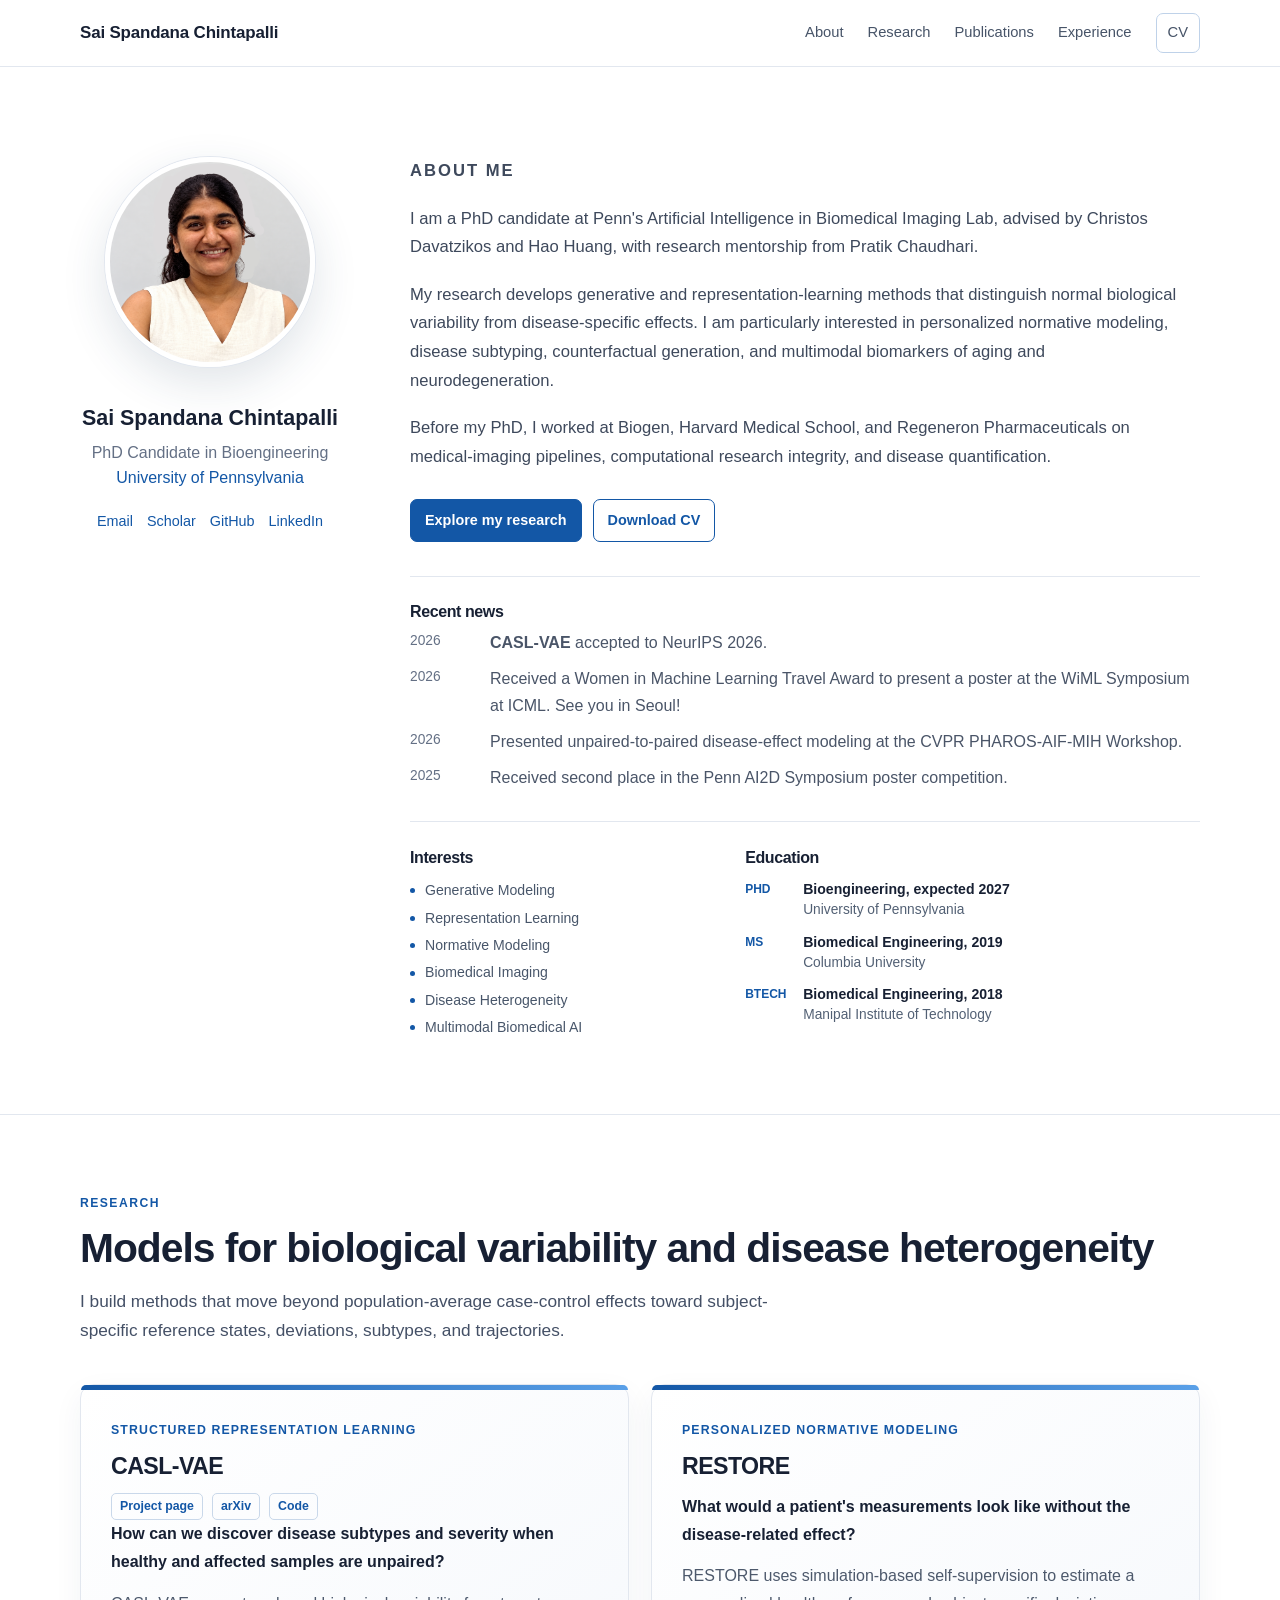
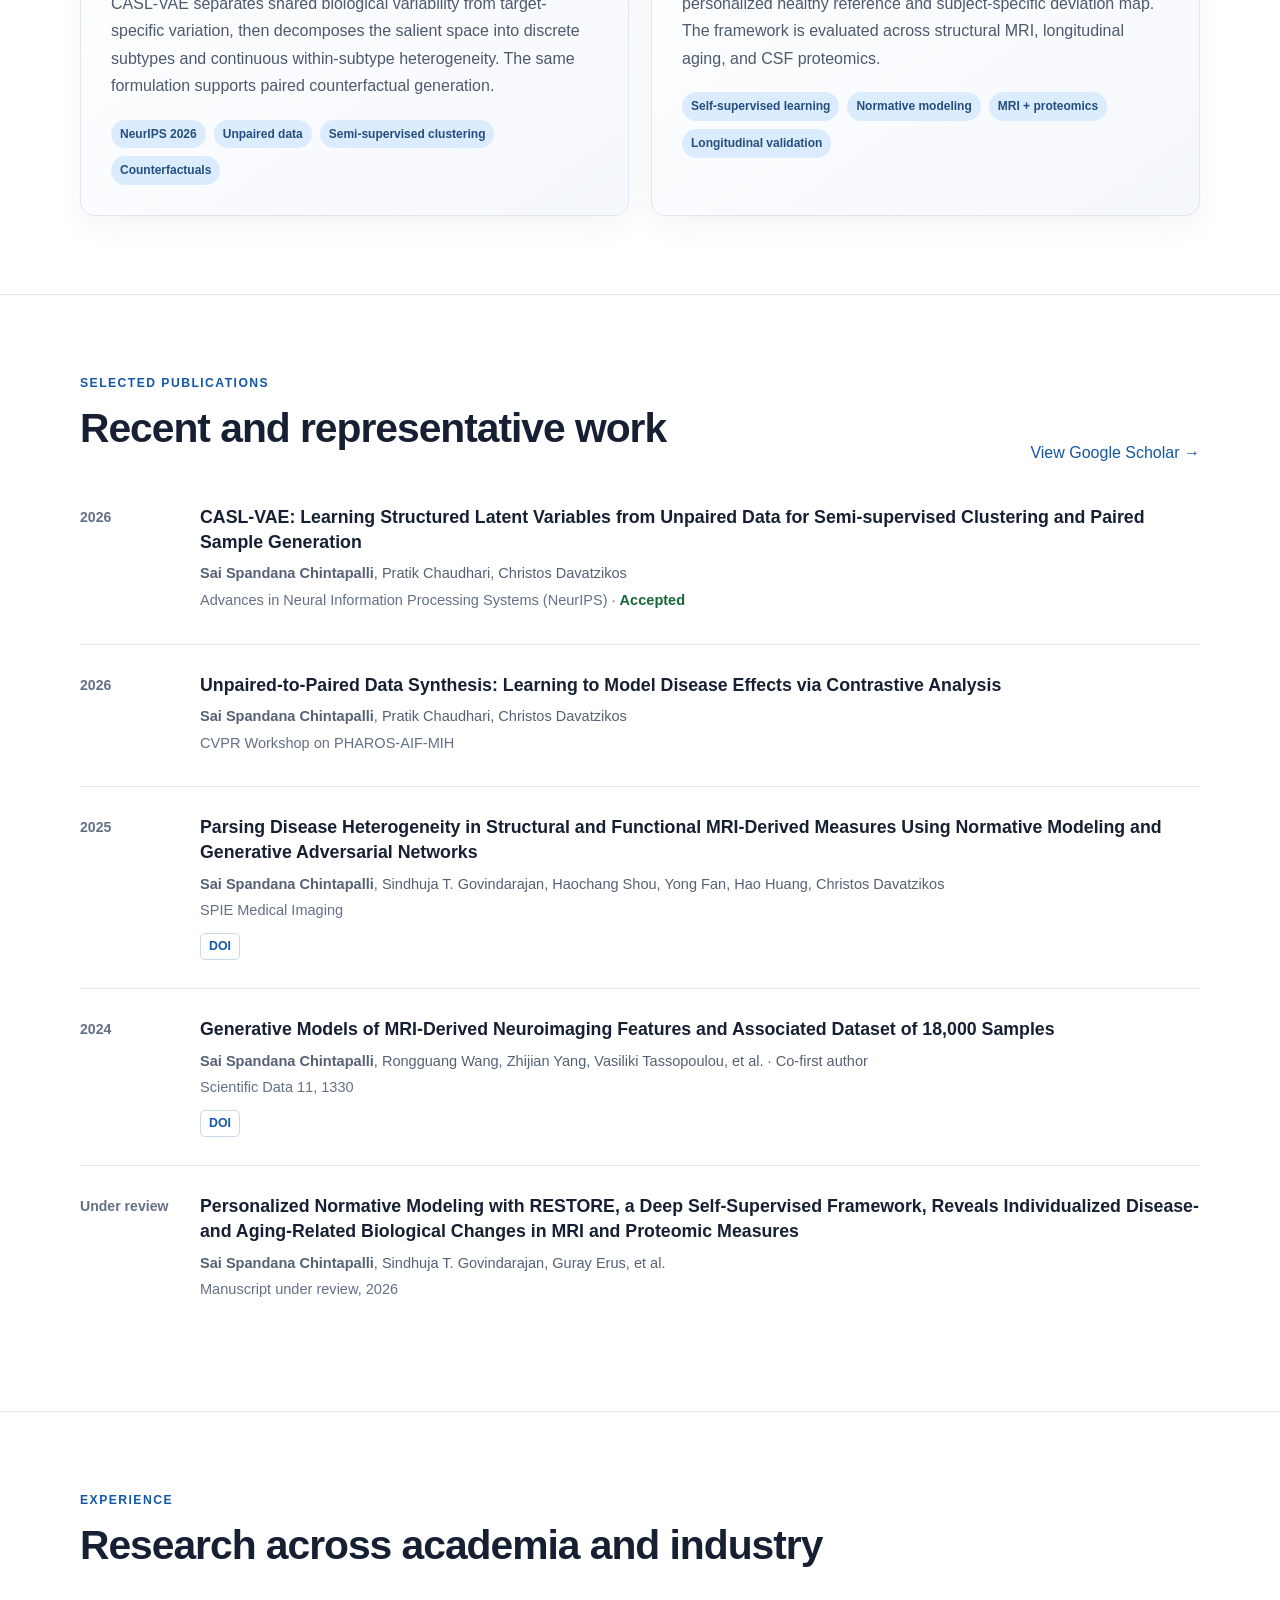
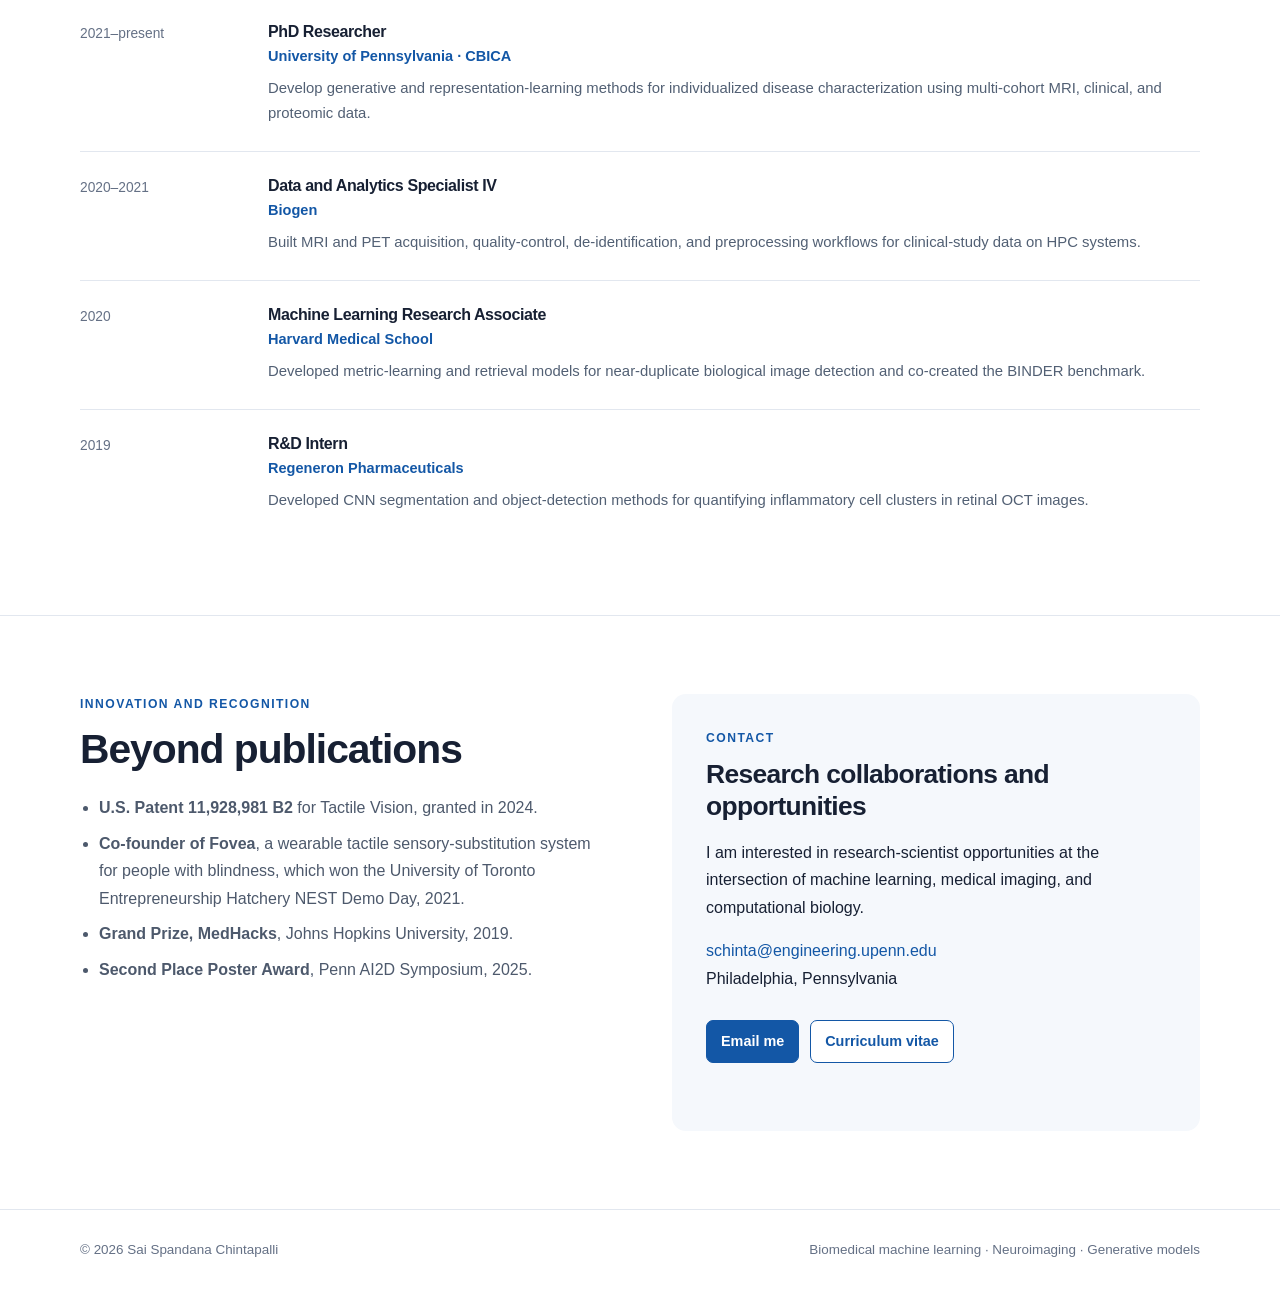
==== commit b8dc2b72: "Fix closing tag for article in index.html" ====
--- a/index.html
+++ b/index.html
@@ -43,7 +43,7 @@
       <a href="https://arxiv.org/abs/2607.08254" target="_blank" rel="noopener">arXiv</a>
       <a href="https://github.com/SpandanaC-hub/CASLVAE" target="_blank" rel="noopener">Code</a>
     </div><p class="question">How can we discover disease subtypes and severity when healthy and affected samples are unpaired?</p><p>CASL-VAE separates shared biological variability from target-specific variation, then decomposes the salient space into discrete subtypes and continuous within-subtype heterogeneity. The same formulation supports paired counterfactual generation.</p><div class="meta"><span class="pill">NeurIPS 2026</span><span class="pill">Unpaired data</span><span class="pill">Semi-supervised clustering</span><span class="pill">Counterfactuals</span></div>
-  </div></article>
+  </article>
   <article class="research-card"><span class="tag">Personalized normative modeling</span><h3>RESTORE</h3><p class="question">What would a patient's measurements look like without the disease-related effect?</p><p>RESTORE uses simulation-based self-supervision to estimate a personalized healthy reference and subject-specific deviation map. The framework is evaluated across structural MRI, longitudinal aging, and CSF proteomics.</p><div class="meta"><span class="pill">Self-supervised learning</span><span class="pill">Normative modeling</span><span class="pill">MRI + proteomics</span><span class="pill">Longitudinal validation</span></div></article>
 </div></div></section>
 
